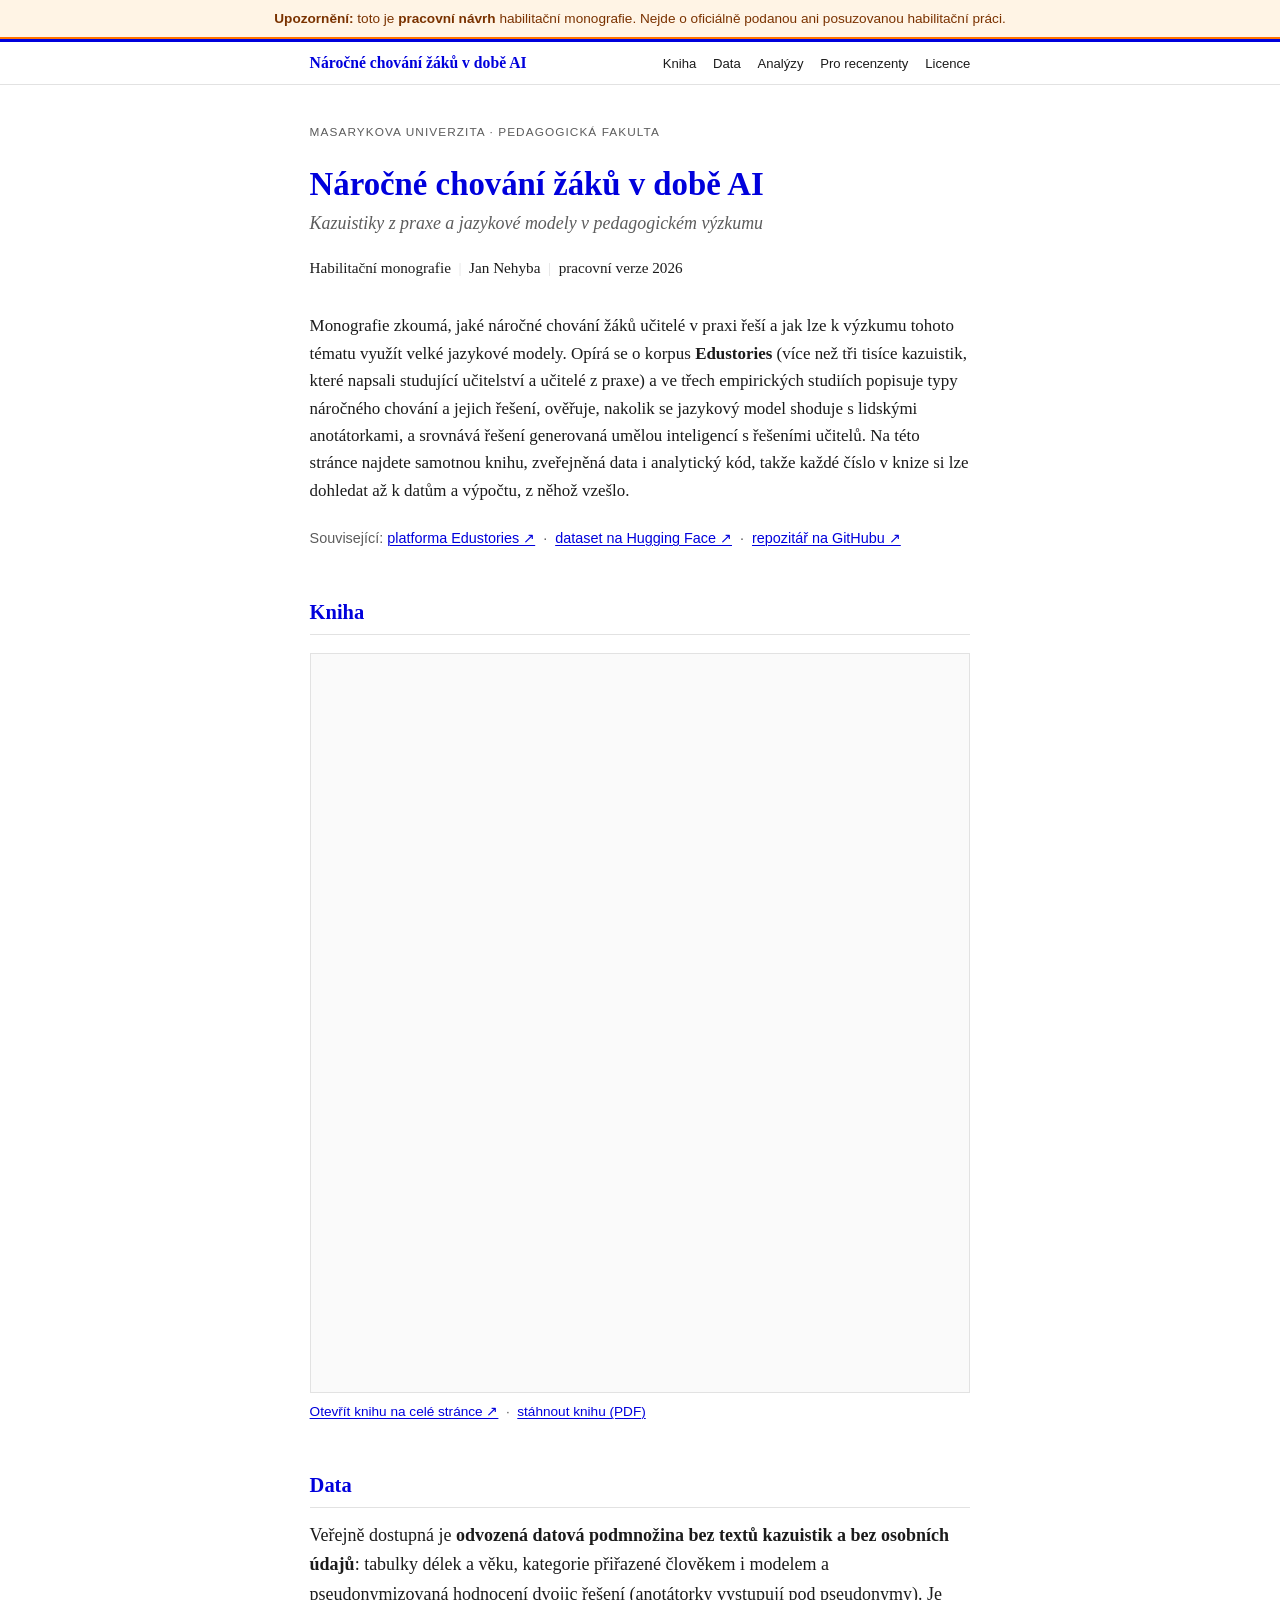
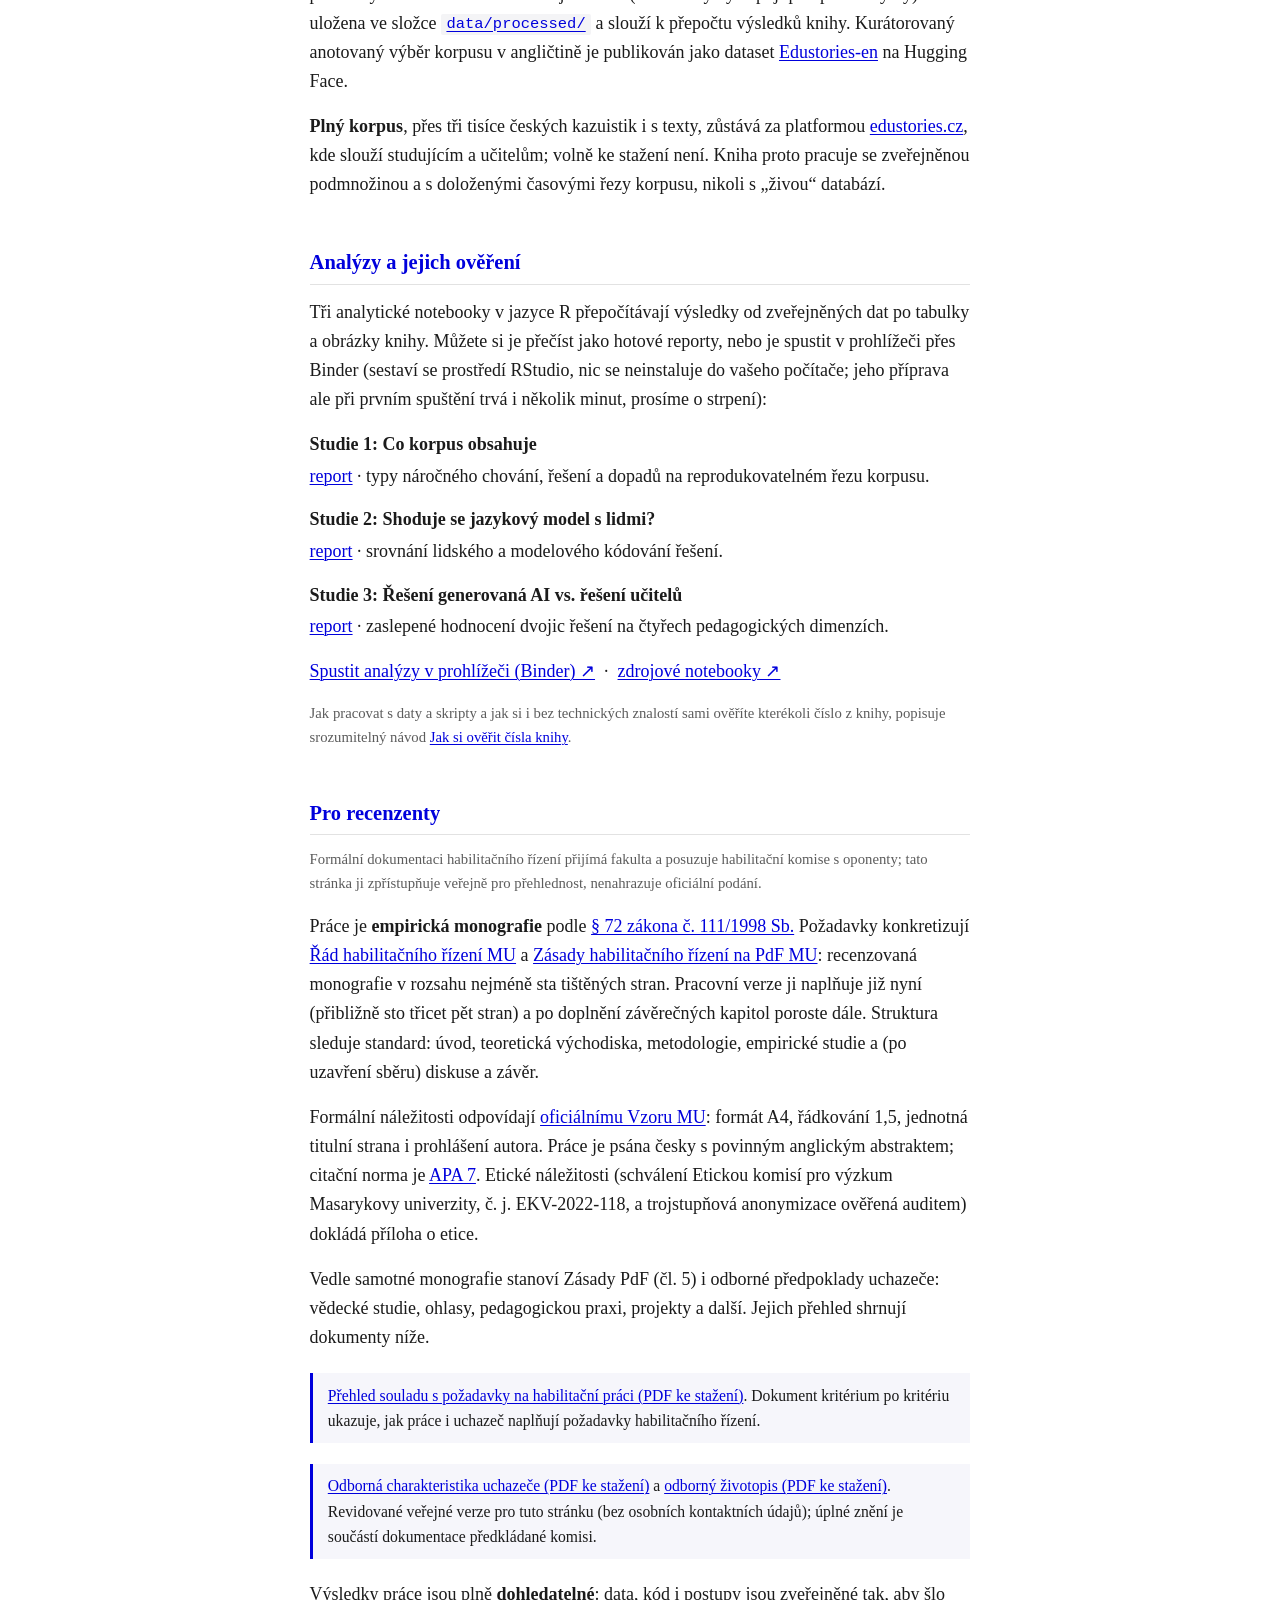
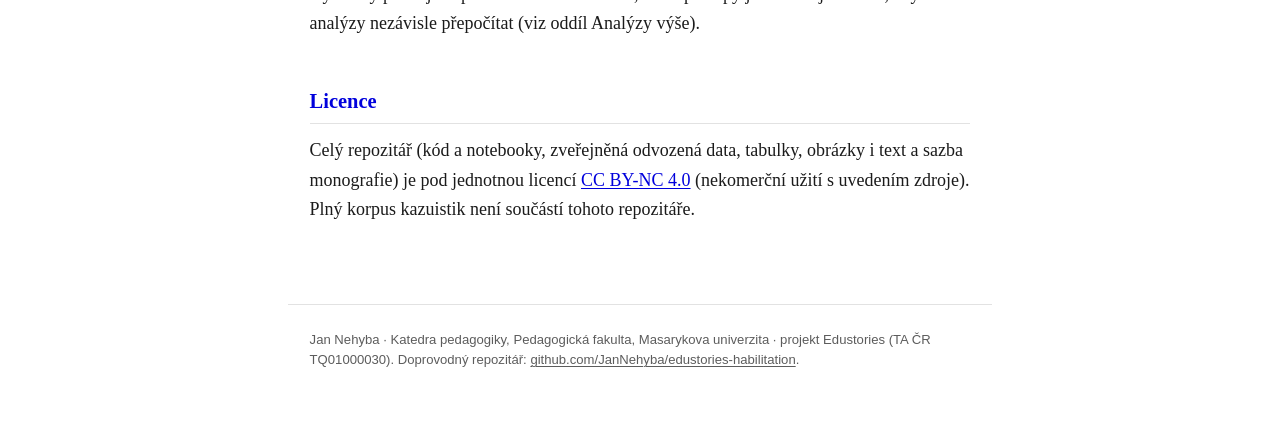
==== index.html @ 110066ca "Licence sjednocena na CC BY-NC 4.0 (celý repozitář); odstraněn MIT/DATA-LICENSE split; smazána věta " ====
<!DOCTYPE html>
<html lang="cs">
<head>
<meta charset="utf-8">
<meta name="viewport" content="width=device-width, initial-scale=1">
<title>Náročné chování žáků v době AI: doprovodné materiály</title>
<meta name="description" content="Doprovodné materiály k habilitační monografii Jana Nehyby (Pedagogická fakulta MU): kniha, data, analýzy a jejich ověření.">
<style>
  :root{
    --muni:#0000DC; --pdf:#FF7300;
    --ink:#1b1b1b; --muted:#5c5c5c; --line:#e2e2e2; --bg:#ffffff;
  }
  *{box-sizing:border-box}
  html{-webkit-text-size-adjust:100%; scroll-behavior:smooth}
  body{
    margin:0; background:var(--bg); color:var(--ink);
    font-family:"STIX Two Text",Georgia,"Times New Roman",serif;
    font-size:18px; line-height:1.62;
    font-kerning:normal; text-rendering:optimizeLegibility;
  }
  /* ---- sticky hlavička ---- */
  .topbar{
    position:sticky; top:0; z-index:20;
    background:rgba(255,255,255,.96); backdrop-filter:blur(6px);
    border-top:3px solid var(--muni); border-bottom:1px solid var(--line);
  }
  .topbar-inner{
    max-width:44rem; margin:0 auto; padding:.5rem 1.35rem;
    display:flex; align-items:baseline; justify-content:space-between;
    gap:.6rem 1.4rem; flex-wrap:wrap;
  }
  .brand{font-weight:600; color:var(--muni); text-decoration:none; font-size:.98rem; white-space:nowrap}
  .topbar nav{display:flex; flex-wrap:wrap; gap:.2rem 1.05rem;
    font-family:-apple-system,Segoe UI,Roboto,Helvetica,Arial,sans-serif; font-size:.82rem}
  .topbar nav a{color:var(--ink); text-decoration:none}
  .topbar nav a:hover{color:var(--muni); text-decoration:underline; text-underline-offset:2px}
  /* ---- obsah ---- */
  main{max-width:44rem;margin:0 auto;padding:2.4rem 1.35rem 4rem}
  .inst{font-family:-apple-system,Segoe UI,Roboto,Helvetica,Arial,sans-serif;
    font-size:.74rem;letter-spacing:.09em;text-transform:uppercase;color:var(--muted);margin:0 0 1.4rem}
  h1{font-size:2.05rem;line-height:1.18;font-weight:600;color:var(--muni);margin:0 0 .35rem}
  .sub{font-size:1.12rem;font-style:italic;color:var(--muted);margin:0 0 1.1rem}
  .byline{font-size:.95rem;color:var(--ink);margin:0 0 2rem}
  .byline .sep{color:var(--line)}
  h2{font-size:1.28rem;font-weight:600;color:var(--muni);
    margin:2.9rem 0 .8rem;padding-bottom:.3rem;border-bottom:1px solid var(--line);
    scroll-margin-top:4rem}
  p{margin:0 0 1rem}
  a{color:var(--muni);text-decoration:underline;text-underline-offset:2px;text-decoration-thickness:.5px}
  a:hover{text-decoration-thickness:1.5px}
  .lead{font-size:1.06rem}
  .ext{font-family:-apple-system,Segoe UI,Roboto,Helvetica,Arial,sans-serif;
    font-size:.9rem;color:var(--muted);margin:1.4rem 0 0}
  .ext a{white-space:nowrap}
  dl{margin:1rem 0}
  dt{font-weight:600;margin-top:.9rem}
  dd{margin:.15rem 0 0}
  .pdfwrap{border:1px solid var(--line);margin:1.1rem 0 .5rem;background:#fafafa}
  .pdfwrap iframe{display:block;width:100%;height:82vh;min-height:520px;border:0}
  .pdfmeta{font-family:-apple-system,Segoe UI,Roboto,Helvetica,Arial,sans-serif;
    font-size:.85rem;color:var(--muted);margin:.2rem 0 0}
  .note{font-size:.92rem;color:var(--muted)}
  .doclink{border-left:3px solid var(--muni);background:#f6f6fb;
    padding:.6rem .95rem;margin:1.3rem 0;font-size:.98rem}
  footer{max-width:44rem;margin:0 auto;padding:1.6rem 1.35rem 3rem;
    border-top:1px solid var(--line);
    font-family:-apple-system,Segoe UI,Roboto,Helvetica,Arial,sans-serif;
    font-size:.82rem;color:var(--muted);line-height:1.5}
  footer a{color:var(--muted)}
  code{font-family:ui-monospace,SFMono-Regular,Menlo,Consolas,monospace;font-size:.86em;
    background:#f4f4f6;padding:.08em .35em;border-radius:2px}
  .disclaimer{background:#fff4e5;border-bottom:2px solid var(--pdf);color:#7a3200;
    font-family:-apple-system,Segoe UI,Roboto,Helvetica,Arial,sans-serif;
    font-size:.85rem;line-height:1.45;text-align:center;padding:.55rem 1.1rem}
  @media (max-width:520px){ body{font-size:17px} h1{font-size:1.7rem} }
</style>
</head>
<body id="top">
<div class="disclaimer"><strong>Upozornění:</strong> toto je <strong>pracovní návrh</strong> habilitační monografie. Nejde o oficiálně podanou ani posuzovanou habilitační práci.</div>
<header class="topbar">
  <div class="topbar-inner">
    <a class="brand" href="#top">Náročné chování žáků v době AI</a>
    <nav>
      <a href="#kniha">Kniha</a>
      <a href="#data">Data</a>
      <a href="#analyzy">Analýzy</a>
      <a href="#recenzenti">Pro recenzenty</a>
      <a href="#licence">Licence</a>
    </nav>
  </div>
</header>

<main>
  <p class="inst">Masarykova univerzita · Pedagogická fakulta</p>
  <h1>Náročné chování žáků v době AI</h1>
  <p class="sub">Kazuistiky z praxe a jazykové modely v pedagogickém výzkumu</p>
  <p class="byline">Habilitační monografie &nbsp;<span class="sep">|</span>&nbsp; Jan Nehyba &nbsp;<span class="sep">|</span>&nbsp; pracovní verze 2026</p>

  <p class="lead">Monografie zkoumá, jaké náročné chování žáků učitelé v praxi
  řeší a jak lze k výzkumu tohoto tématu využít velké jazykové modely. Opírá se
  o korpus <strong>Edustories</strong> (více než tři tisíce kazuistik, které
  napsali studující učitelství a učitelé z praxe) a ve třech empirických
  studiích popisuje typy náročného chování a jejich řešení, ověřuje, nakolik se
  jazykový model shoduje s lidskými anotátorkami, a srovnává řešení generovaná
  umělou inteligencí s řešeními učitelů. Na této stránce najdete samotnou knihu,
  zveřejněná data i analytický kód, takže každé číslo v knize si lze dohledat až
  k datům a výpočtu, z něhož vzešlo.</p>

  <p class="ext">Související: <a href="https://edustories.cz/" target="_blank" rel="noopener">platforma Edustories ↗</a>
  &nbsp;·&nbsp; <a href="https://huggingface.co/datasets/MU-NLPC/Edustories-en" target="_blank" rel="noopener">dataset na Hugging Face ↗</a>
  &nbsp;·&nbsp; <a href="https://github.com/JanNehyba/edustories-habilitation" target="_blank" rel="noopener">repozitář na GitHubu ↗</a></p>

  <h2 id="kniha">Kniha</h2>
  <div class="pdfwrap">
    <iframe src="vystupy/export/habilitace2-CZ.pdf#view=FitH" title="Náročné chování žáků v době AI: PDF monografie" loading="lazy"></iframe>
  </div>
  <p class="pdfmeta"><a href="vystupy/export/habilitace2-CZ.pdf" target="_blank" rel="noopener">Otevřít knihu na celé stránce ↗</a> &nbsp;·&nbsp; <a href="vystupy/export/habilitace2-CZ.pdf" download target="_blank" rel="noopener">stáhnout knihu (PDF)</a></p>

  <h2 id="data">Data</h2>
  <p>Veřejně dostupná je <strong>odvozená datová podmnožina bez textů kazuistik
  a bez osobních údajů</strong>: tabulky délek a věku, kategorie přiřazené
  člověkem i modelem a pseudonymizovaná hodnocení dvojic řešení (anotátorky
  vystupují pod pseudonymy). Je uložena ve složce
  <a href="https://github.com/JanNehyba/edustories-habilitation/tree/main/data/processed" target="_blank" rel="noopener"><code>data/processed/</code></a>
  a slouží k přepočtu výsledků knihy. Kurátorovaný anotovaný výběr korpusu
  v angličtině je publikován jako dataset
  <a href="https://huggingface.co/datasets/MU-NLPC/Edustories-en" target="_blank" rel="noopener">Edustories-en</a>
  na Hugging Face.</p>
  <p><strong>Plný korpus</strong>, přes tři tisíce českých kazuistik i s texty,
  zůstává za platformou <a href="https://edustories.cz/" target="_blank" rel="noopener">edustories.cz</a>, kde
  slouží studujícím a učitelům; volně ke stažení není. Kniha proto pracuje se
  zveřejněnou podmnožinou a s doloženými časovými řezy korpusu, nikoli s „živou“
  databází.</p>

  <h2 id="analyzy">Analýzy a jejich ověření</h2>
  <p>Tři analytické notebooky v jazyce R přepočítávají výsledky od zveřejněných
  dat po tabulky a obrázky knihy. Můžete si je přečíst jako hotové reporty, nebo
  je spustit v prohlížeči přes Binder (sestaví se prostředí RStudio, nic se
  neinstaluje do vašeho počítače; jeho příprava ale při prvním spuštění trvá
  i několik minut, prosíme o strpení):</p>
  <dl>
    <dt>Studie 1: Co korpus obsahuje</dt>
    <dd><a href="vystupy/reporty/10_korpus.html" target="_blank" rel="noopener">report</a> · typy náročného chování, řešení a dopadů na reprodukovatelném řezu korpusu.</dd>
    <dt>Studie 2: Shoduje se jazykový model s lidmi?</dt>
    <dd><a href="vystupy/reporty/20_kodovani_llm.html" target="_blank" rel="noopener">report</a> · srovnání lidského a modelového kódování řešení.</dd>
    <dt>Studie 3: Řešení generovaná AI vs. řešení učitelů</dt>
    <dd><a href="vystupy/reporty/30_ai_vs_ucitel.html" target="_blank" rel="noopener">report</a> · zaslepené hodnocení dvojic řešení na čtyřech pedagogických dimenzích.</dd>
  </dl>
  <p><a href="https://mybinder.org/v2/gh/JanNehyba/edustories-habilitation/HEAD?urlpath=rstudio" target="_blank" rel="noopener">Spustit analýzy v prohlížeči (Binder) ↗</a>
  &nbsp;·&nbsp;
  <a href="https://github.com/JanNehyba/edustories-habilitation/tree/main/analyzy/notebooks" target="_blank" rel="noopener">zdrojové notebooky ↗</a></p>
  <p class="note">Jak pracovat s daty a skripty a jak si i bez technických
  znalostí sami ověříte kterékoli číslo z knihy, popisuje srozumitelný návod
  <a href="https://github.com/JanNehyba/edustories-habilitation/blob/main/JAK-OVERIT-CISLA.md" target="_blank" rel="noopener">Jak si ověřit čísla knihy</a>.</p>

  <h2 id="recenzenti">Pro recenzenty</h2>
  <p class="note">Formální dokumentaci habilitačního řízení přijímá fakulta
  a posuzuje habilitační komise s oponenty; tato stránka ji zpřístupňuje
  veřejně pro přehlednost, nenahrazuje oficiální podání.</p>
  <p>Práce je <strong>empirická monografie</strong> podle
  <a href="https://www.zakonyprolidi.cz/cs/1998-111#p72" target="_blank" rel="noopener">§ 72 zákona č. 111/1998 Sb.</a>
  Požadavky konkretizují
  <a href="https://www.muni.cz/o-univerzite/uredni-deska/rad-habilitacniho-rizeni-a-rizeni-ke-jmenovani-profesorem-na-mu" target="_blank" rel="noopener">Řád habilitačního řízení MU</a>
  a <a href="https://www.ped.muni.cz/vyzkum/habilitace-a-jmenovani-profesorem" target="_blank" rel="noopener">Zásady habilitačního řízení na PdF MU</a>:
  recenzovaná monografie v rozsahu nejméně sta tištěných stran. Pracovní verze
  ji naplňuje již nyní (přibližně sto třicet pět stran) a po doplnění
  závěrečných kapitol poroste dále. Struktura sleduje standard: úvod, teoretická
  východiska, metodologie, empirické studie a (po uzavření sběru) diskuse a
  závěr.</p>
  <p>Formální náležitosti odpovídají
  <a href="https://www.ped.muni.cz/vyzkum/habilitace-a-jmenovani-profesorem" target="_blank" rel="noopener">oficiálnímu Vzoru MU</a>:
  formát A4, řádkování 1,5, jednotná titulní strana i prohlášení autora. Práce
  je psána česky s povinným anglickým abstraktem; citační norma je
  <a href="https://apastyle.apa.org/" target="_blank" rel="noopener">APA 7</a>. Etické náležitosti (schválení
  Etickou komisí pro výzkum Masarykovy univerzity, č. j. EKV-2022-118, a
  trojstupňová anonymizace ověřená auditem) dokládá příloha o etice.</p>
  <p>Vedle samotné monografie stanoví Zásady PdF (čl. 5) i odborné předpoklady
  uchazeče: vědecké studie, ohlasy, pedagogickou praxi, projekty a další. Jejich
  přehled shrnují dokumenty níže.</p>
  <p class="doclink"><a href="vystupy/export/soulad-s-pozadavky.pdf" target="_blank" rel="noopener">Přehled souladu s požadavky na habilitační práci (PDF ke stažení)</a>. Dokument kritérium po kritériu ukazuje, jak práce i uchazeč naplňují požadavky habilitačního řízení.</p>
  <p class="doclink"><a href="vystupy/export/odborna-charakteristika.pdf" target="_blank" rel="noopener">Odborná charakteristika uchazeče (PDF ke stažení)</a> a <a href="vystupy/export/cv-nehyba.pdf" target="_blank" rel="noopener">odborný životopis (PDF ke stažení)</a>. Revidované veřejné verze pro tuto stránku (bez osobních kontaktních údajů); úplné znění je součástí dokumentace předkládané komisi.</p>
  <p>Výsledky práce jsou plně <strong>dohledatelné</strong>: data, kód
  i postupy jsou zveřejněné tak, aby šlo analýzy nezávisle přepočítat
  (viz oddíl Analýzy výše).</p>

  <h2 id="licence">Licence</h2>
  <p>Celý repozitář (kód a notebooky, zveřejněná odvozená data, tabulky, obrázky
  i text a sazba monografie) je pod jednotnou licencí
  <a href="https://github.com/JanNehyba/edustories-habilitation/blob/main/LICENSE" target="_blank" rel="noopener">CC BY-NC 4.0</a>
  (nekomerční užití s uvedením zdroje). Plný korpus kazuistik není součástí tohoto repozitáře.</p>
</main>
<footer>
  <p>Jan Nehyba · Katedra pedagogiky, Pedagogická fakulta, Masarykova univerzita ·
  projekt Edustories (TA ČR TQ01000030).
  Doprovodný repozitář:
  <a href="https://github.com/JanNehyba/edustories-habilitation" target="_blank" rel="noopener">github.com/JanNehyba/edustories-habilitation</a>.</p>
</footer>
</body>
</html>
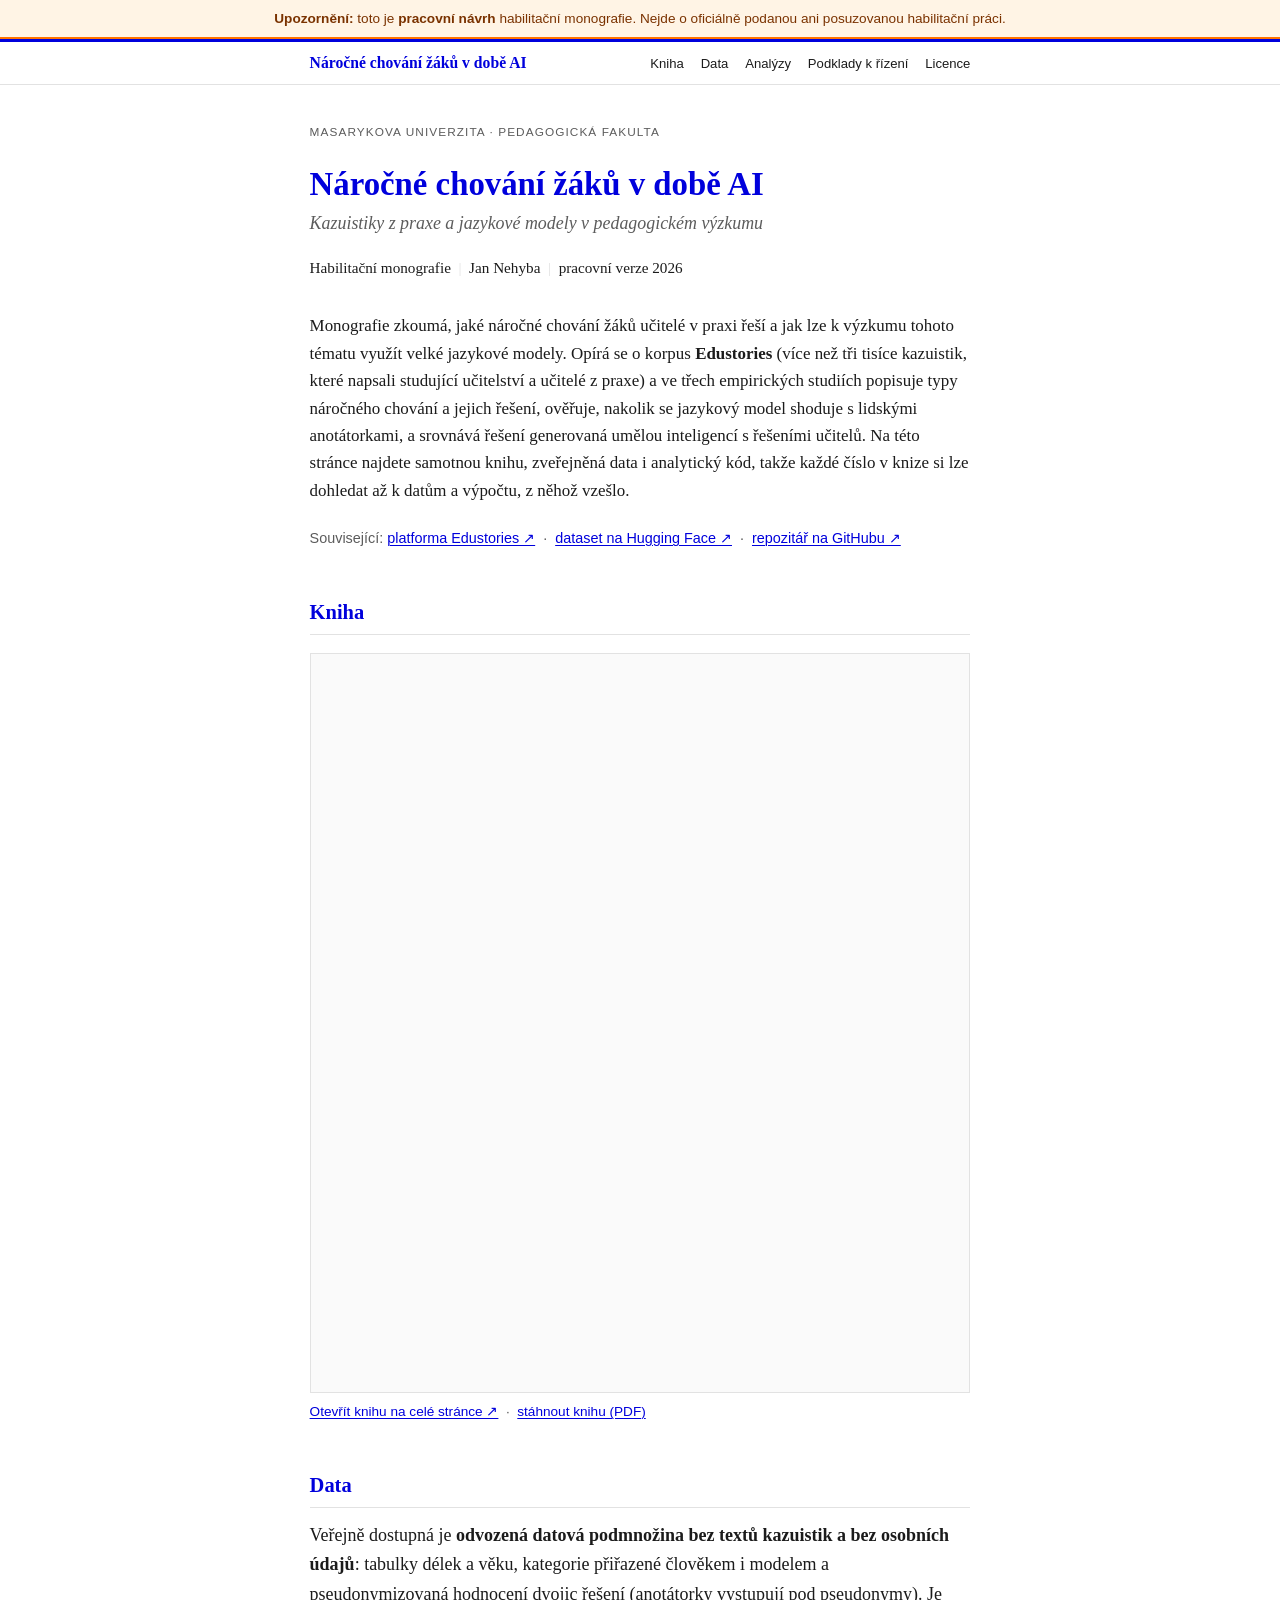
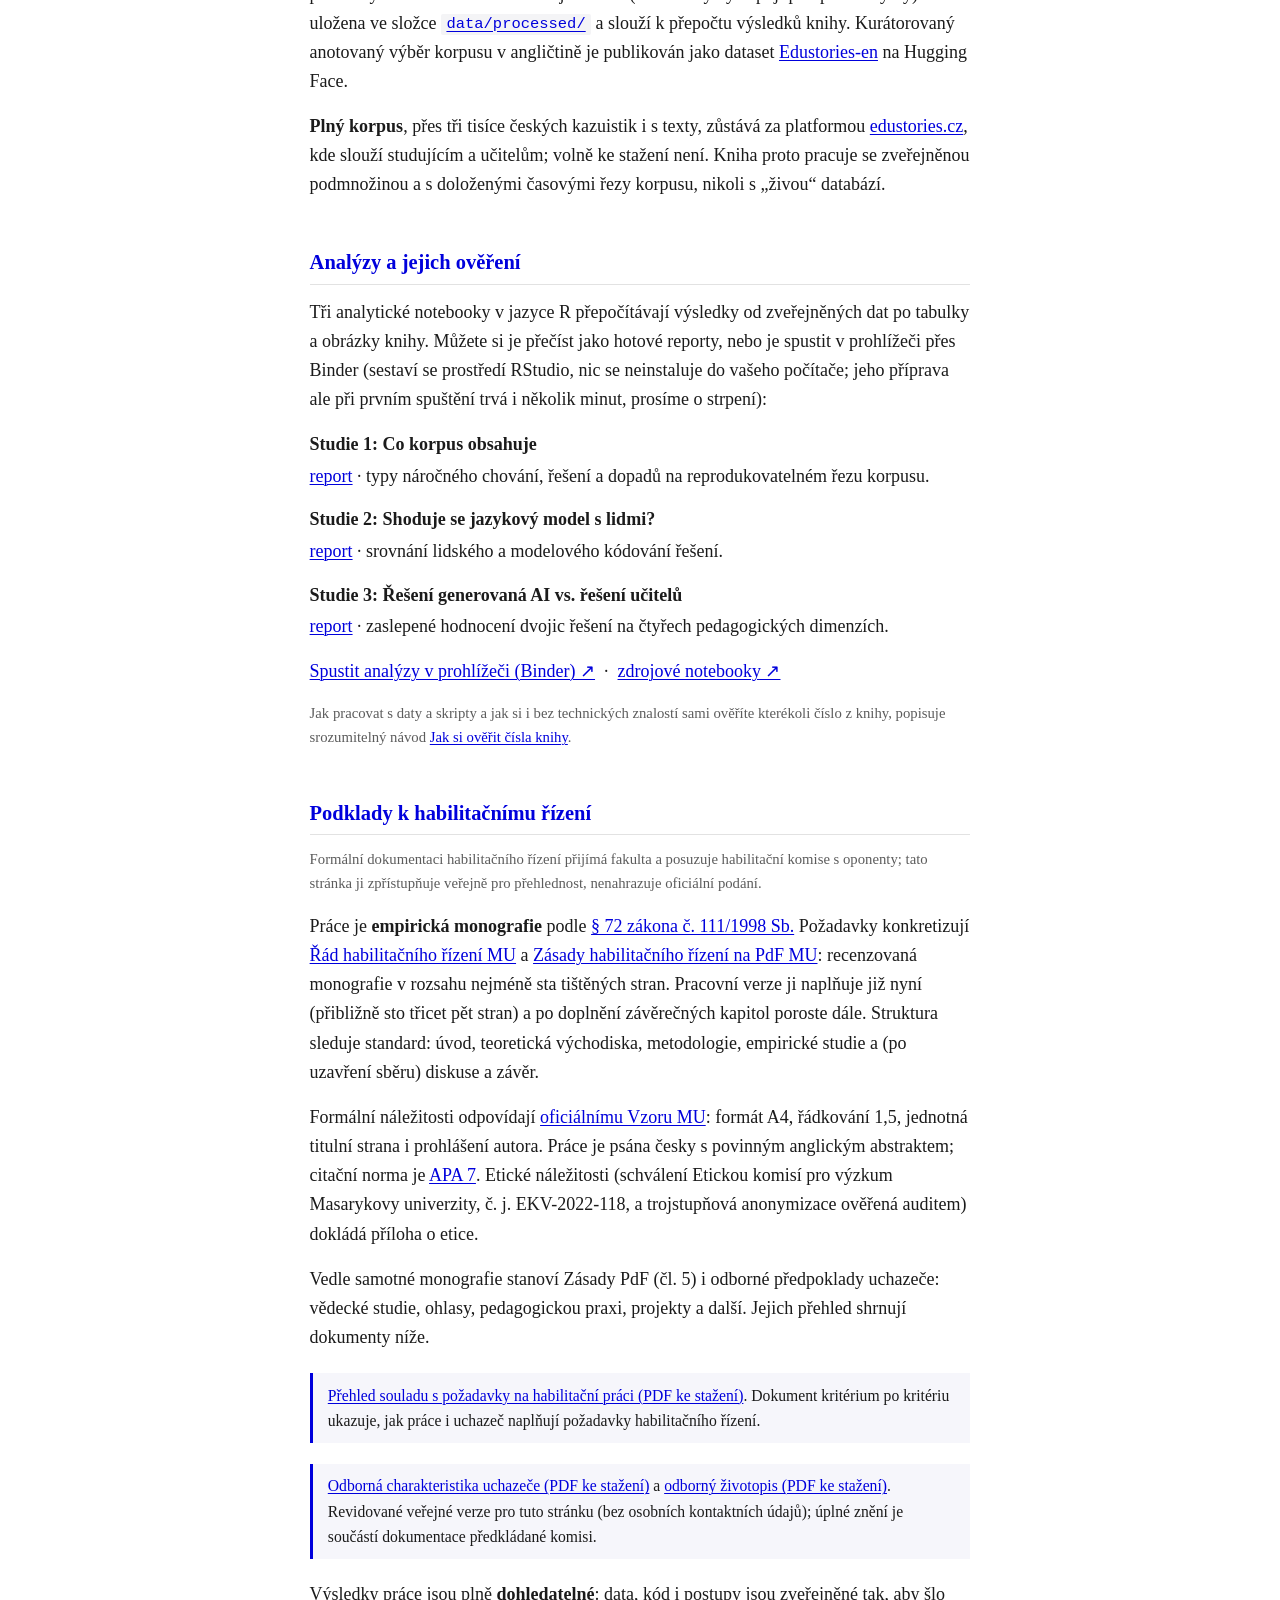
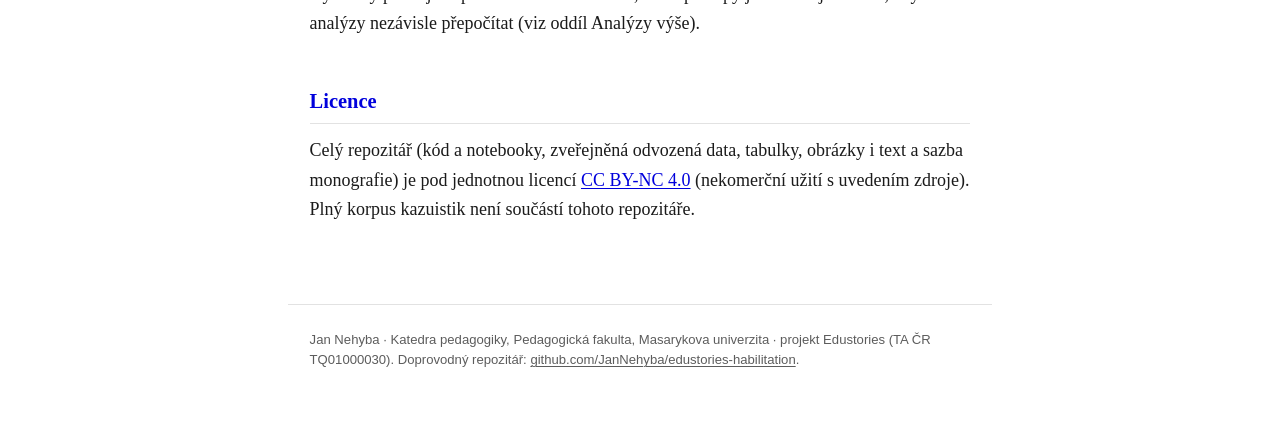
==== commit 1ff91a9b: "Sekce i menu: 'Pro recenzenty' → 'Podklady k habilitačnímu řízení' (přesnější dle Čl. 4 směrnice 7/2" ====
--- a/index.html
+++ b/index.html
@@ -84,7 +84,7 @@
       <a href="#kniha">Kniha</a>
       <a href="#data">Data</a>
       <a href="#analyzy">Analýzy</a>
-      <a href="#recenzenti">Pro recenzenty</a>
+      <a href="#podklady">Podklady k řízení</a>
       <a href="#licence">Licence</a>
     </nav>
   </div>
@@ -153,7 +153,7 @@
   znalostí sami ověříte kterékoli číslo z knihy, popisuje srozumitelný návod
   <a href="https://github.com/JanNehyba/edustories-habilitation/blob/main/JAK-OVERIT-CISLA.md" target="_blank" rel="noopener">Jak si ověřit čísla knihy</a>.</p>
 
-  <h2 id="recenzenti">Pro recenzenty</h2>
+  <h2 id="podklady">Podklady k habilitačnímu řízení</h2>
   <p class="note">Formální dokumentaci habilitačního řízení přijímá fakulta
   a posuzuje habilitační komise s oponenty; tato stránka ji zpřístupňuje
   veřejně pro přehlednost, nenahrazuje oficiální podání.</p>
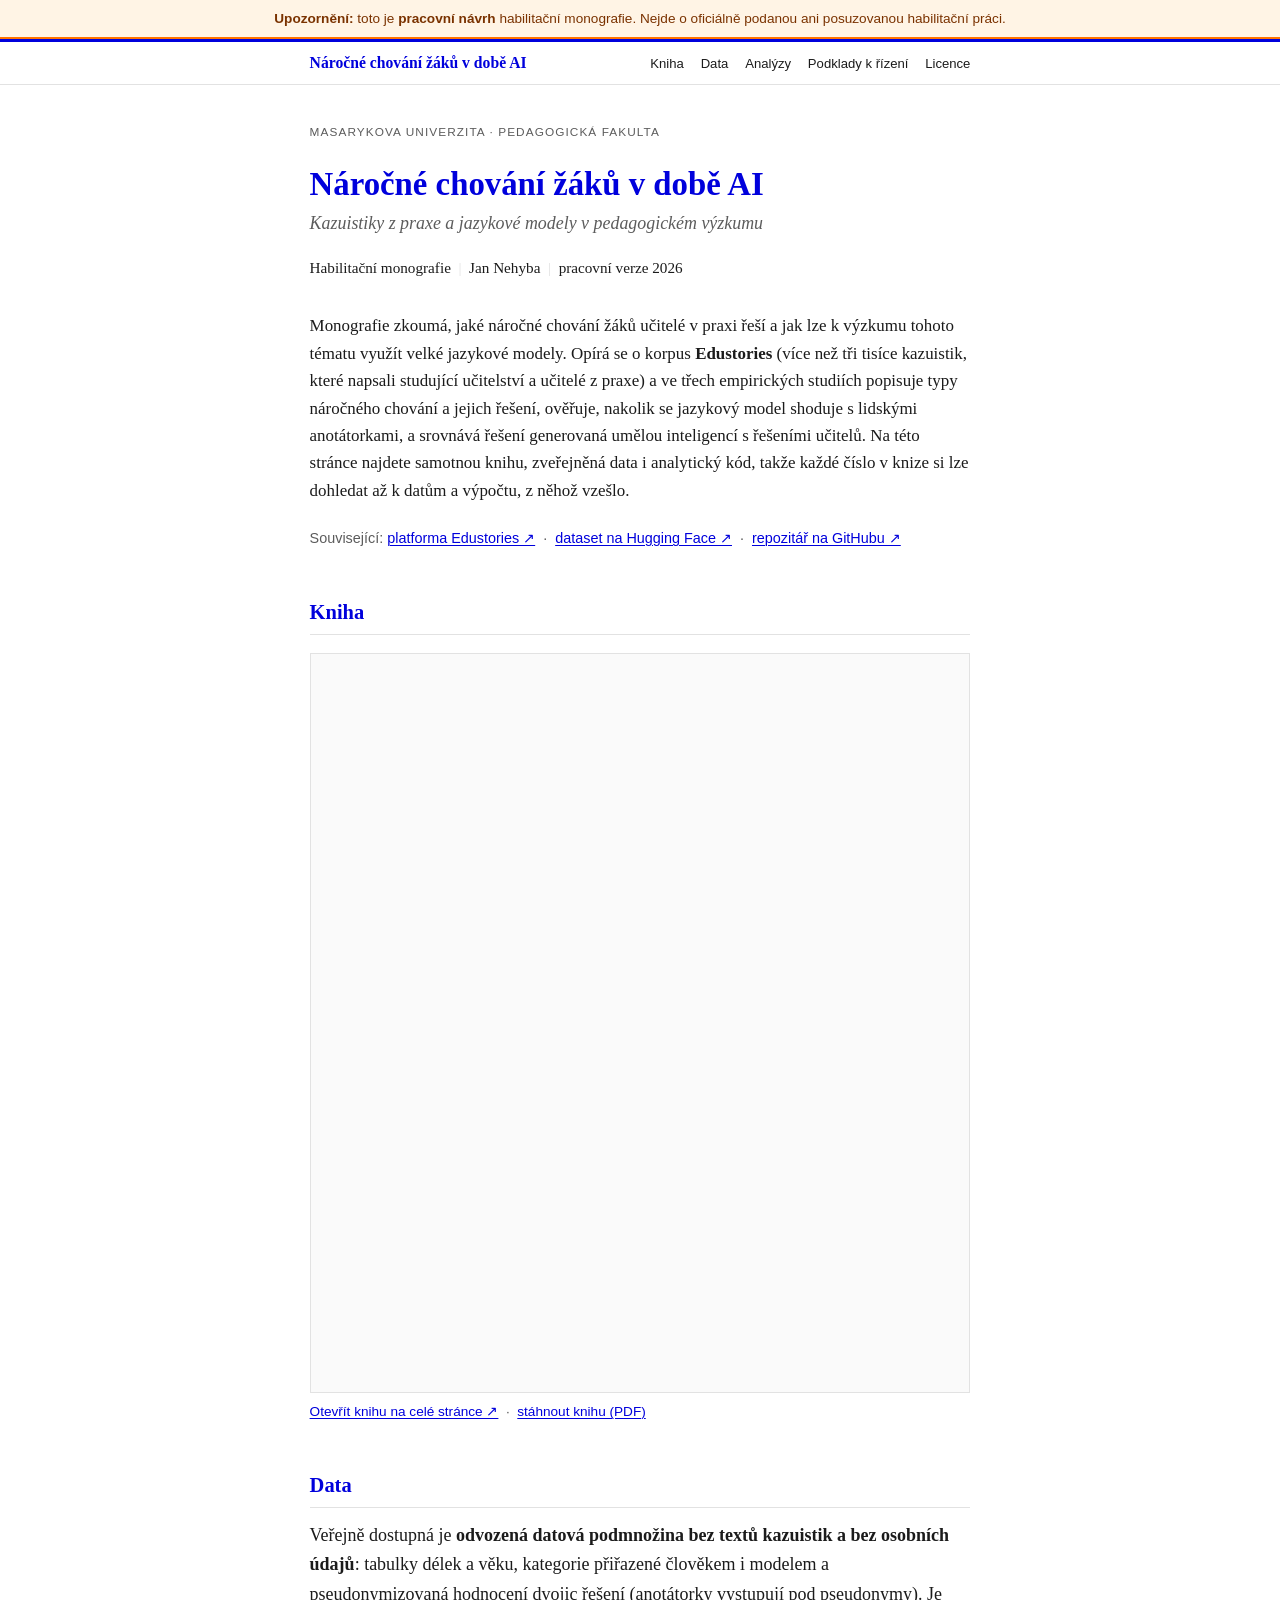
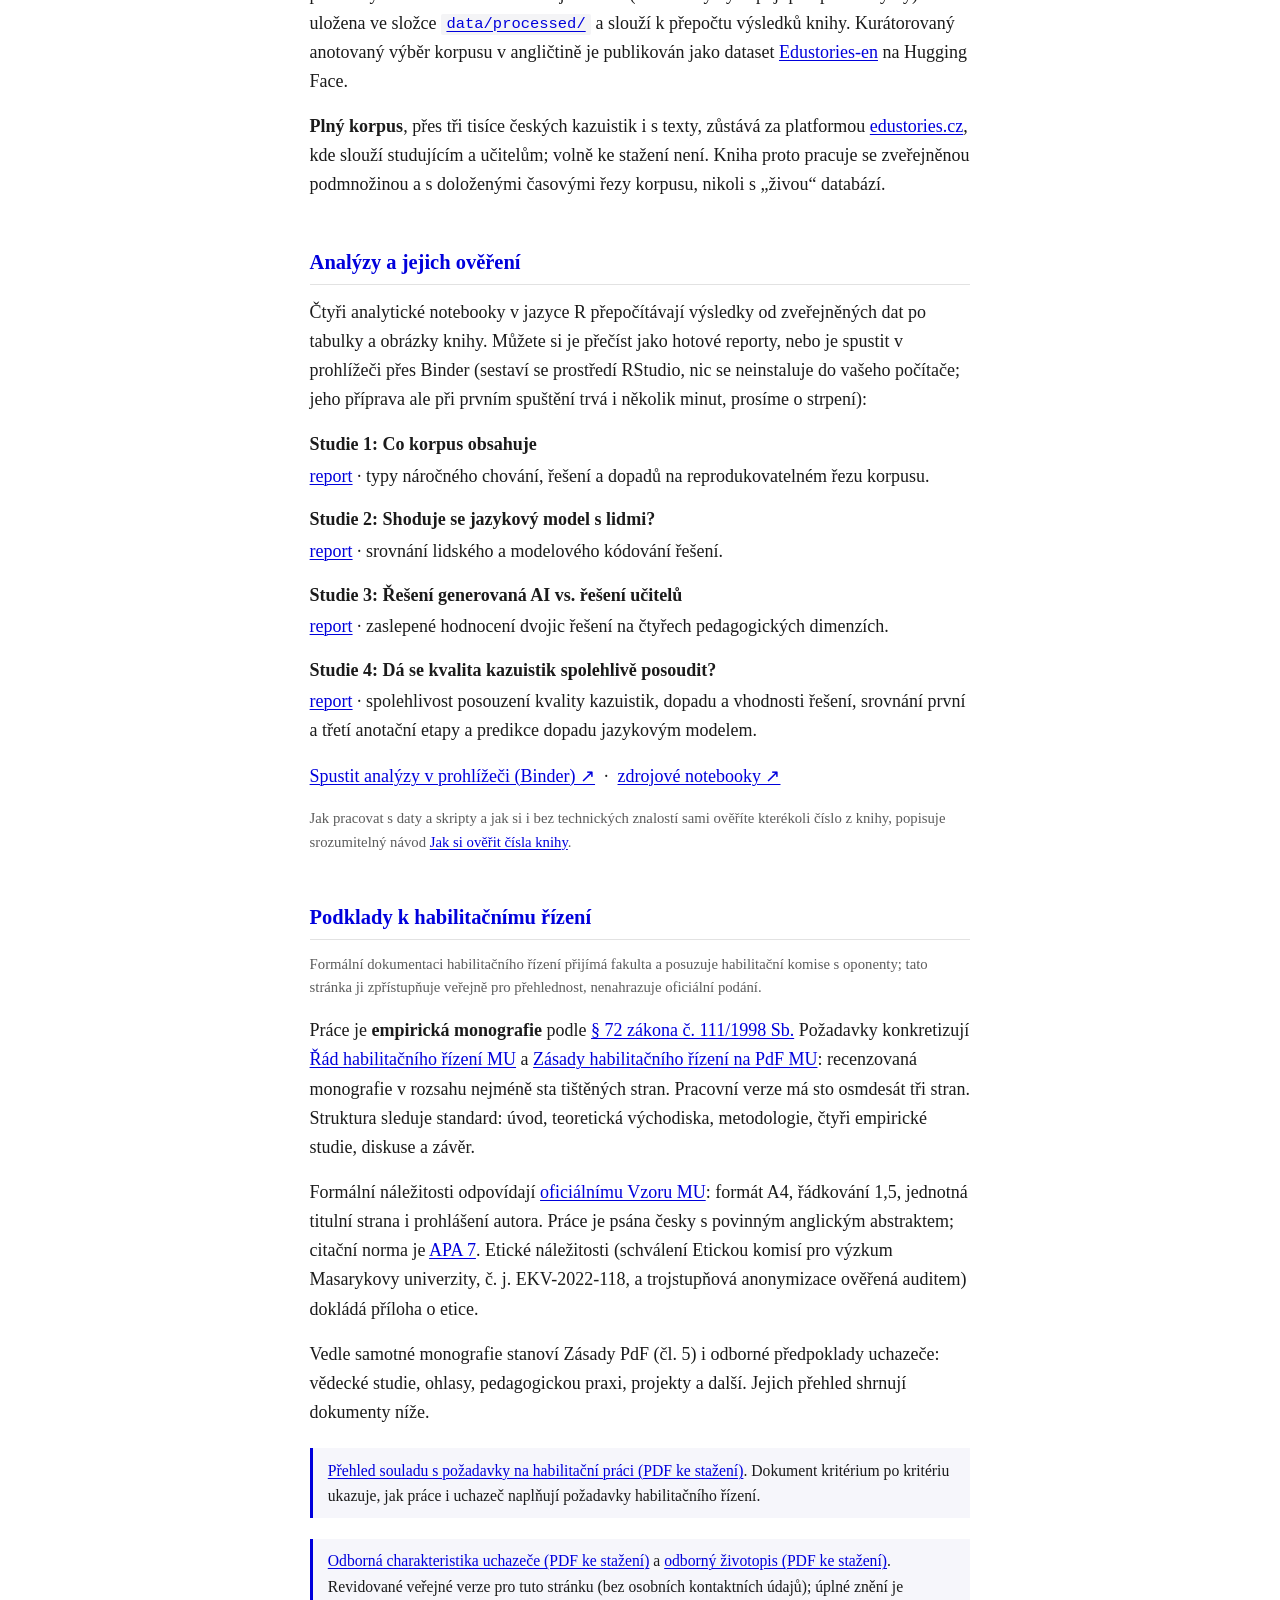
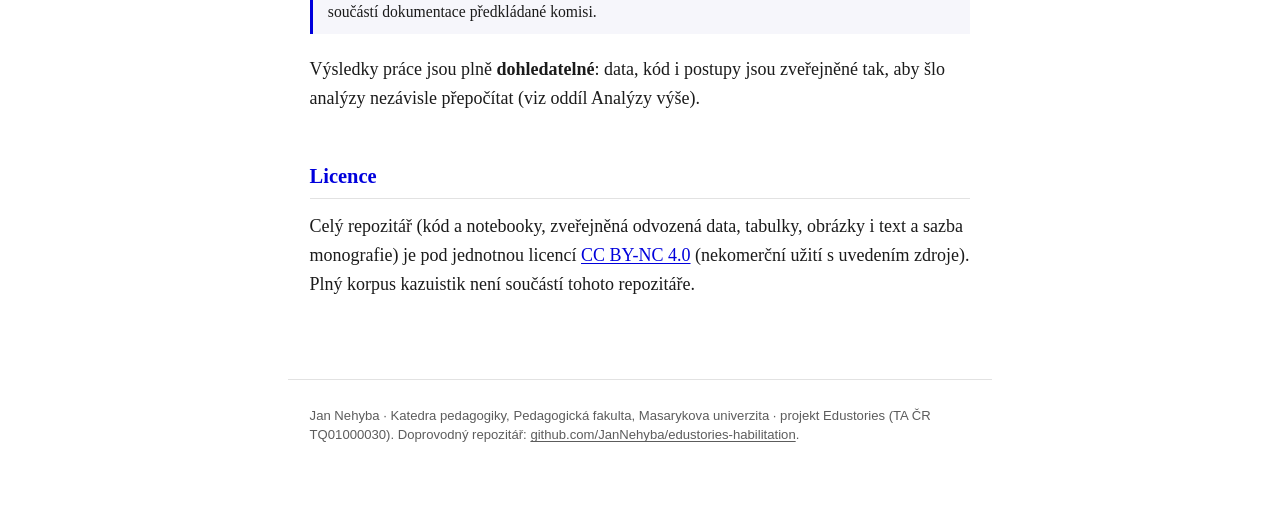
==== commit 6aadf70c: "Studie 4: rez K3_freeze_2026-09-08, predikce dopadu, obrazky kapitoly 8 - data: k3_wide.csv, k3_segm" ====
--- a/index.html
+++ b/index.html
@@ -133,7 +133,7 @@
   databází.</p>
 
   <h2 id="analyzy">Analýzy a jejich ověření</h2>
-  <p>Tři analytické notebooky v jazyce R přepočítávají výsledky od zveřejněných
+  <p>Čtyři analytické notebooky v jazyce R přepočítávají výsledky od zveřejněných
   dat po tabulky a obrázky knihy. Můžete si je přečíst jako hotové reporty, nebo
   je spustit v prohlížeči přes Binder (sestaví se prostředí RStudio, nic se
   neinstaluje do vašeho počítače; jeho příprava ale při prvním spuštění trvá
@@ -145,6 +145,8 @@
     <dd><a href="vystupy/reporty/20_kodovani_llm.html" target="_blank" rel="noopener">report</a> · srovnání lidského a modelového kódování řešení.</dd>
     <dt>Studie 3: Řešení generovaná AI vs. řešení učitelů</dt>
     <dd><a href="vystupy/reporty/30_ai_vs_ucitel.html" target="_blank" rel="noopener">report</a> · zaslepené hodnocení dvojic řešení na čtyřech pedagogických dimenzích.</dd>
+    <dt>Studie 4: Dá se kvalita kazuistik spolehlivě posoudit?</dt>
+    <dd><a href="vystupy/reporty/40_kvalita.html" target="_blank" rel="noopener">report</a> · spolehlivost posouzení kvality kazuistik, dopadu a vhodnosti řešení, srovnání první a třetí anotační etapy a predikce dopadu jazykovým modelem.</dd>
   </dl>
   <p><a href="https://mybinder.org/v2/gh/JanNehyba/edustories-habilitation/HEAD?urlpath=rstudio" target="_blank" rel="noopener">Spustit analýzy v prohlížeči (Binder) ↗</a>
   &nbsp;·&nbsp;
@@ -163,10 +165,8 @@
   <a href="https://www.muni.cz/o-univerzite/uredni-deska/rad-habilitacniho-rizeni-a-rizeni-ke-jmenovani-profesorem-na-mu" target="_blank" rel="noopener">Řád habilitačního řízení MU</a>
   a <a href="https://www.ped.muni.cz/vyzkum/habilitace-a-jmenovani-profesorem" target="_blank" rel="noopener">Zásady habilitačního řízení na PdF MU</a>:
   recenzovaná monografie v rozsahu nejméně sta tištěných stran. Pracovní verze
-  ji naplňuje již nyní (přibližně sto třicet pět stran) a po doplnění
-  závěrečných kapitol poroste dále. Struktura sleduje standard: úvod, teoretická
-  východiska, metodologie, empirické studie a (po uzavření sběru) diskuse a
-  závěr.</p>
+  má sto osmdesát tři stran. Struktura sleduje standard: úvod, teoretická
+  východiska, metodologie, čtyři empirické studie, diskuse a závěr.</p>
   <p>Formální náležitosti odpovídají
   <a href="https://www.ped.muni.cz/vyzkum/habilitace-a-jmenovani-profesorem" target="_blank" rel="noopener">oficiálnímu Vzoru MU</a>:
   formát A4, řádkování 1,5, jednotná titulní strana i prohlášení autora. Práce
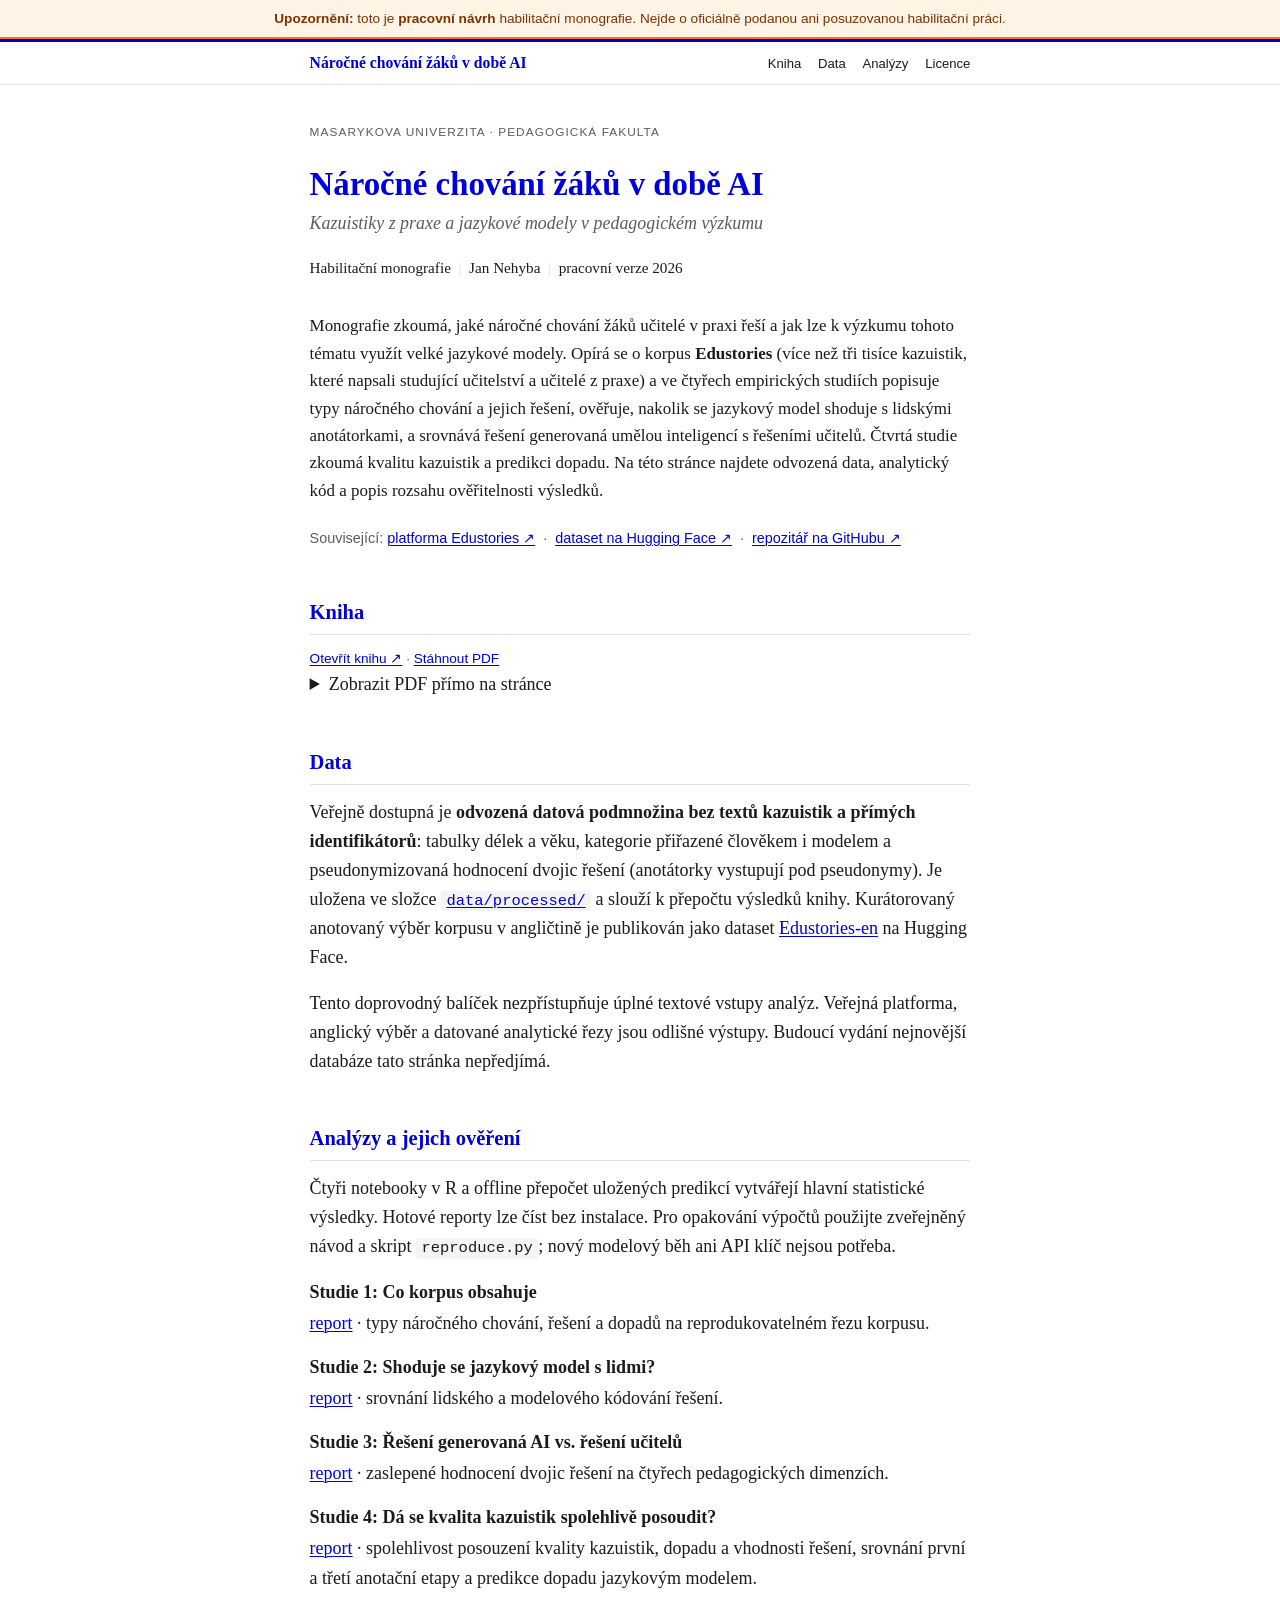
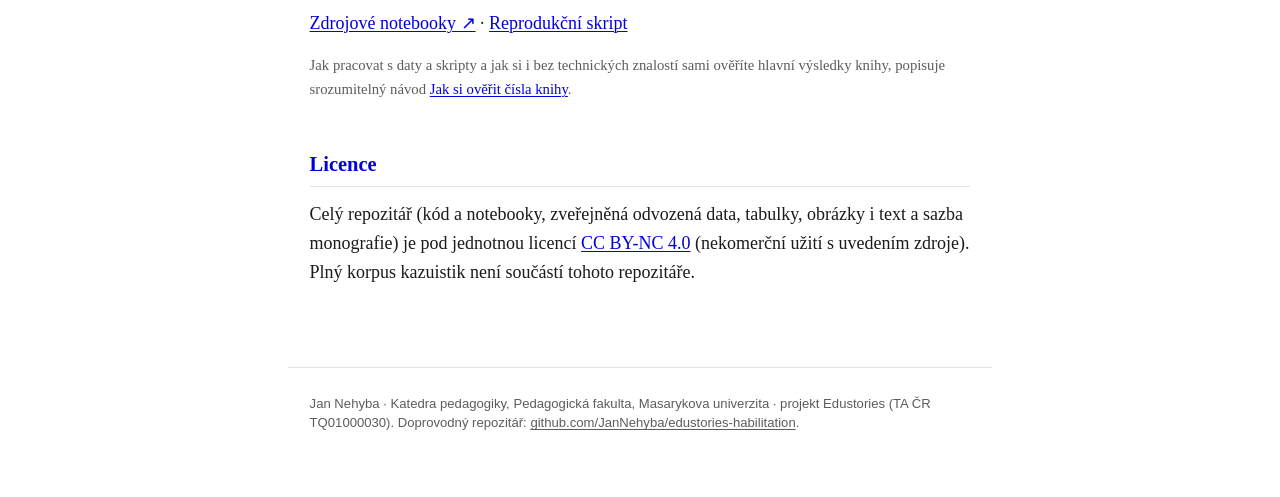
==== commit ad9f988c: "Aktualizovat monografii a doprovodny web" ====
--- a/index.html
+++ b/index.html
@@ -84,7 +84,6 @@
       <a href="#kniha">Kniha</a>
       <a href="#data">Data</a>
       <a href="#analyzy">Analýzy</a>
-      <a href="#podklady">Podklady k řízení</a>
       <a href="#licence">Licence</a>
     </nav>
   </div>
@@ -99,26 +98,28 @@
   <p class="lead">Monografie zkoumá, jaké náročné chování žáků učitelé v praxi
   řeší a jak lze k výzkumu tohoto tématu využít velké jazykové modely. Opírá se
   o korpus <strong>Edustories</strong> (více než tři tisíce kazuistik, které
-  napsali studující učitelství a učitelé z praxe) a ve třech empirických
+  napsali studující učitelství a učitelé z praxe) a ve čtyřech empirických
   studiích popisuje typy náročného chování a jejich řešení, ověřuje, nakolik se
   jazykový model shoduje s lidskými anotátorkami, a srovnává řešení generovaná
-  umělou inteligencí s řešeními učitelů. Na této stránce najdete samotnou knihu,
-  zveřejněná data i analytický kód, takže každé číslo v knize si lze dohledat až
-  k datům a výpočtu, z něhož vzešlo.</p>
+  umělou inteligencí s řešeními učitelů. Čtvrtá studie zkoumá kvalitu kazuistik a predikci dopadu. Na této stránce najdete
+  odvozená data, analytický kód a popis rozsahu ověřitelnosti výsledků.</p>
 
   <p class="ext">Související: <a href="https://edustories.cz/" target="_blank" rel="noopener">platforma Edustories ↗</a>
   &nbsp;·&nbsp; <a href="https://huggingface.co/datasets/MU-NLPC/Edustories-en" target="_blank" rel="noopener">dataset na Hugging Face ↗</a>
   &nbsp;·&nbsp; <a href="https://github.com/JanNehyba/edustories-habilitation" target="_blank" rel="noopener">repozitář na GitHubu ↗</a></p>
 
   <h2 id="kniha">Kniha</h2>
+  <p class="pdfmeta"><a href="vystupy/export/habilitace2-CZ.pdf" target="_blank" rel="noopener">Otevřít knihu ↗</a> · <a href="vystupy/export/habilitace2-CZ.pdf" download>Stáhnout PDF</a></p>
+  <details>
+    <summary>Zobrazit PDF přímo na stránce</summary>
   <div class="pdfwrap">
     <iframe src="vystupy/export/habilitace2-CZ.pdf#view=FitH" title="Náročné chování žáků v době AI: PDF monografie" loading="lazy"></iframe>
   </div>
-  <p class="pdfmeta"><a href="vystupy/export/habilitace2-CZ.pdf" target="_blank" rel="noopener">Otevřít knihu na celé stránce ↗</a> &nbsp;·&nbsp; <a href="vystupy/export/habilitace2-CZ.pdf" download target="_blank" rel="noopener">stáhnout knihu (PDF)</a></p>
+  </details>
 
   <h2 id="data">Data</h2>
   <p>Veřejně dostupná je <strong>odvozená datová podmnožina bez textů kazuistik
-  a bez osobních údajů</strong>: tabulky délek a věku, kategorie přiřazené
+  a přímých identifikátorů</strong>: tabulky délek a věku, kategorie přiřazené
   člověkem i modelem a pseudonymizovaná hodnocení dvojic řešení (anotátorky
   vystupují pod pseudonymy). Je uložena ve složce
   <a href="https://github.com/JanNehyba/edustories-habilitation/tree/main/data/processed" target="_blank" rel="noopener"><code>data/processed/</code></a>
@@ -126,18 +127,10 @@
   v angličtině je publikován jako dataset
   <a href="https://huggingface.co/datasets/MU-NLPC/Edustories-en" target="_blank" rel="noopener">Edustories-en</a>
   na Hugging Face.</p>
-  <p><strong>Plný korpus</strong>, přes tři tisíce českých kazuistik i s texty,
-  zůstává za platformou <a href="https://edustories.cz/" target="_blank" rel="noopener">edustories.cz</a>, kde
-  slouží studujícím a učitelům; volně ke stažení není. Kniha proto pracuje se
-  zveřejněnou podmnožinou a s doloženými časovými řezy korpusu, nikoli s „živou“
-  databází.</p>
+  <p>Tento doprovodný balíček nezpřístupňuje úplné textové vstupy analýz. Veřejná platforma, anglický výběr a datované analytické řezy jsou odlišné výstupy. Budoucí vydání nejnovější databáze tato stránka nepředjímá.</p>
 
   <h2 id="analyzy">Analýzy a jejich ověření</h2>
-  <p>Čtyři analytické notebooky v jazyce R přepočítávají výsledky od zveřejněných
-  dat po tabulky a obrázky knihy. Můžete si je přečíst jako hotové reporty, nebo
-  je spustit v prohlížeči přes Binder (sestaví se prostředí RStudio, nic se
-  neinstaluje do vašeho počítače; jeho příprava ale při prvním spuštění trvá
-  i několik minut, prosíme o strpení):</p>
+  <p>Čtyři notebooky v R a offline přepočet uložených predikcí vytvářejí hlavní statistické výsledky. Hotové reporty lze číst bez instalace. Pro opakování výpočtů použijte zveřejněný návod a skript <code>reproduce.py</code>; nový modelový běh ani API klíč nejsou potřeba.</p>
   <dl>
     <dt>Studie 1: Co korpus obsahuje</dt>
     <dd><a href="vystupy/reporty/10_korpus.html" target="_blank" rel="noopener">report</a> · typy náročného chování, řešení a dopadů na reprodukovatelném řezu korpusu.</dd>
@@ -148,40 +141,10 @@
     <dt>Studie 4: Dá se kvalita kazuistik spolehlivě posoudit?</dt>
     <dd><a href="vystupy/reporty/40_kvalita.html" target="_blank" rel="noopener">report</a> · spolehlivost posouzení kvality kazuistik, dopadu a vhodnosti řešení, srovnání první a třetí anotační etapy a predikce dopadu jazykovým modelem.</dd>
   </dl>
-  <p><a href="https://mybinder.org/v2/gh/JanNehyba/edustories-habilitation/HEAD?urlpath=rstudio" target="_blank" rel="noopener">Spustit analýzy v prohlížeči (Binder) ↗</a>
-  &nbsp;·&nbsp;
-  <a href="https://github.com/JanNehyba/edustories-habilitation/tree/main/analyzy/notebooks" target="_blank" rel="noopener">zdrojové notebooky ↗</a></p>
+  <p><a href="https://github.com/JanNehyba/edustories-habilitation/tree/main/analyzy/notebooks" target="_blank" rel="noopener">Zdrojové notebooky ↗</a> · <a href="https://github.com/JanNehyba/edustories-habilitation/blob/main/reproduce.py">Reprodukční skript</a></p>
   <p class="note">Jak pracovat s daty a skripty a jak si i bez technických
-  znalostí sami ověříte kterékoli číslo z knihy, popisuje srozumitelný návod
+  znalostí sami ověříte hlavní výsledky knihy, popisuje srozumitelný návod
   <a href="https://github.com/JanNehyba/edustories-habilitation/blob/main/JAK-OVERIT-CISLA.md" target="_blank" rel="noopener">Jak si ověřit čísla knihy</a>.</p>
-
-  <h2 id="podklady">Podklady k habilitačnímu řízení</h2>
-  <p class="note">Formální dokumentaci habilitačního řízení přijímá fakulta
-  a posuzuje habilitační komise s oponenty; tato stránka ji zpřístupňuje
-  veřejně pro přehlednost, nenahrazuje oficiální podání.</p>
-  <p>Práce je <strong>empirická monografie</strong> podle
-  <a href="https://www.zakonyprolidi.cz/cs/1998-111#p72" target="_blank" rel="noopener">§ 72 zákona č. 111/1998 Sb.</a>
-  Požadavky konkretizují
-  <a href="https://www.muni.cz/o-univerzite/uredni-deska/rad-habilitacniho-rizeni-a-rizeni-ke-jmenovani-profesorem-na-mu" target="_blank" rel="noopener">Řád habilitačního řízení MU</a>
-  a <a href="https://www.ped.muni.cz/vyzkum/habilitace-a-jmenovani-profesorem" target="_blank" rel="noopener">Zásady habilitačního řízení na PdF MU</a>:
-  recenzovaná monografie v rozsahu nejméně sta tištěných stran. Pracovní verze
-  má sto osmdesát tři stran. Struktura sleduje standard: úvod, teoretická
-  východiska, metodologie, čtyři empirické studie, diskuse a závěr.</p>
-  <p>Formální náležitosti odpovídají
-  <a href="https://www.ped.muni.cz/vyzkum/habilitace-a-jmenovani-profesorem" target="_blank" rel="noopener">oficiálnímu Vzoru MU</a>:
-  formát A4, řádkování 1,5, jednotná titulní strana i prohlášení autora. Práce
-  je psána česky s povinným anglickým abstraktem; citační norma je
-  <a href="https://apastyle.apa.org/" target="_blank" rel="noopener">APA 7</a>. Etické náležitosti (schválení
-  Etickou komisí pro výzkum Masarykovy univerzity, č. j. EKV-2022-118, a
-  trojstupňová anonymizace ověřená auditem) dokládá příloha o etice.</p>
-  <p>Vedle samotné monografie stanoví Zásady PdF (čl. 5) i odborné předpoklady
-  uchazeče: vědecké studie, ohlasy, pedagogickou praxi, projekty a další. Jejich
-  přehled shrnují dokumenty níže.</p>
-  <p class="doclink"><a href="vystupy/export/soulad-s-pozadavky.pdf" target="_blank" rel="noopener">Přehled souladu s požadavky na habilitační práci (PDF ke stažení)</a>. Dokument kritérium po kritériu ukazuje, jak práce i uchazeč naplňují požadavky habilitačního řízení.</p>
-  <p class="doclink"><a href="vystupy/export/odborna-charakteristika.pdf" target="_blank" rel="noopener">Odborná charakteristika uchazeče (PDF ke stažení)</a> a <a href="vystupy/export/cv-nehyba.pdf" target="_blank" rel="noopener">odborný životopis (PDF ke stažení)</a>. Revidované veřejné verze pro tuto stránku (bez osobních kontaktních údajů); úplné znění je součástí dokumentace předkládané komisi.</p>
-  <p>Výsledky práce jsou plně <strong>dohledatelné</strong>: data, kód
-  i postupy jsou zveřejněné tak, aby šlo analýzy nezávisle přepočítat
-  (viz oddíl Analýzy výše).</p>
 
   <h2 id="licence">Licence</h2>
   <p>Celý repozitář (kód a notebooky, zveřejněná odvozená data, tabulky, obrázky
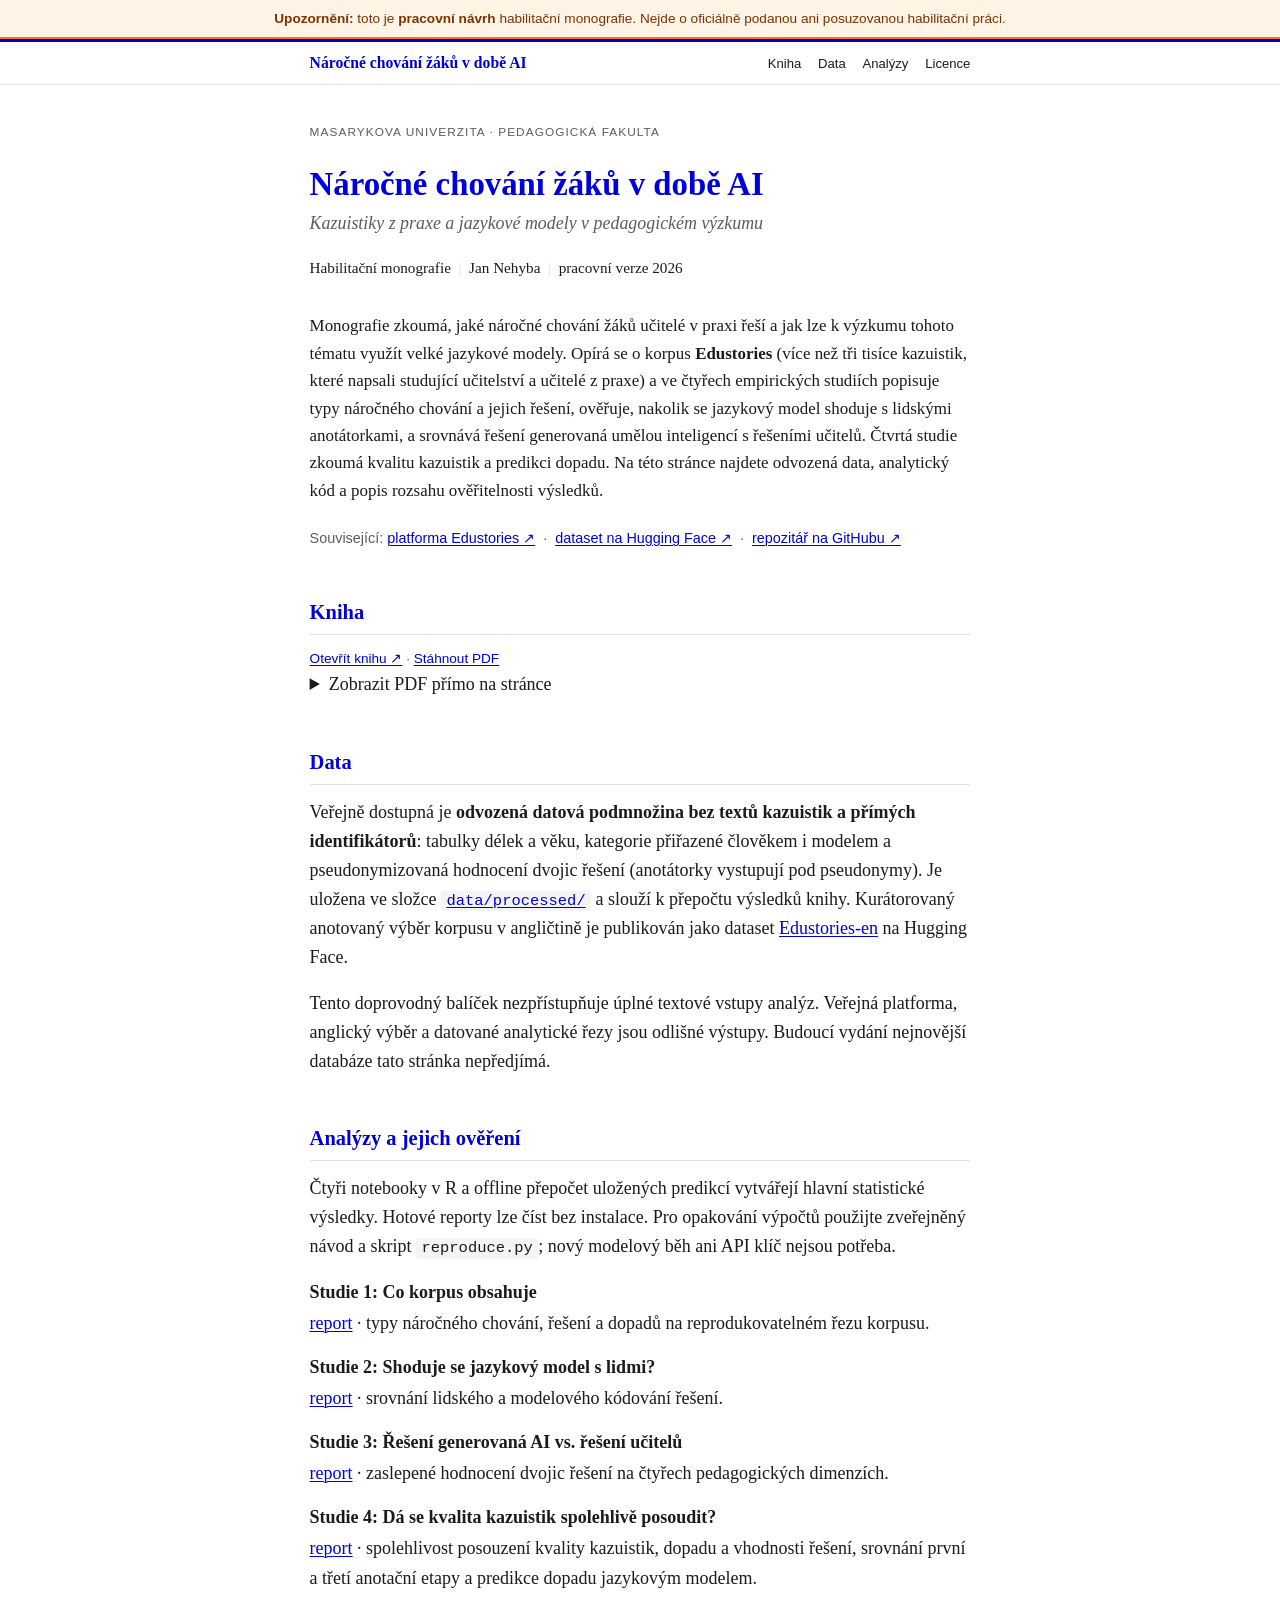
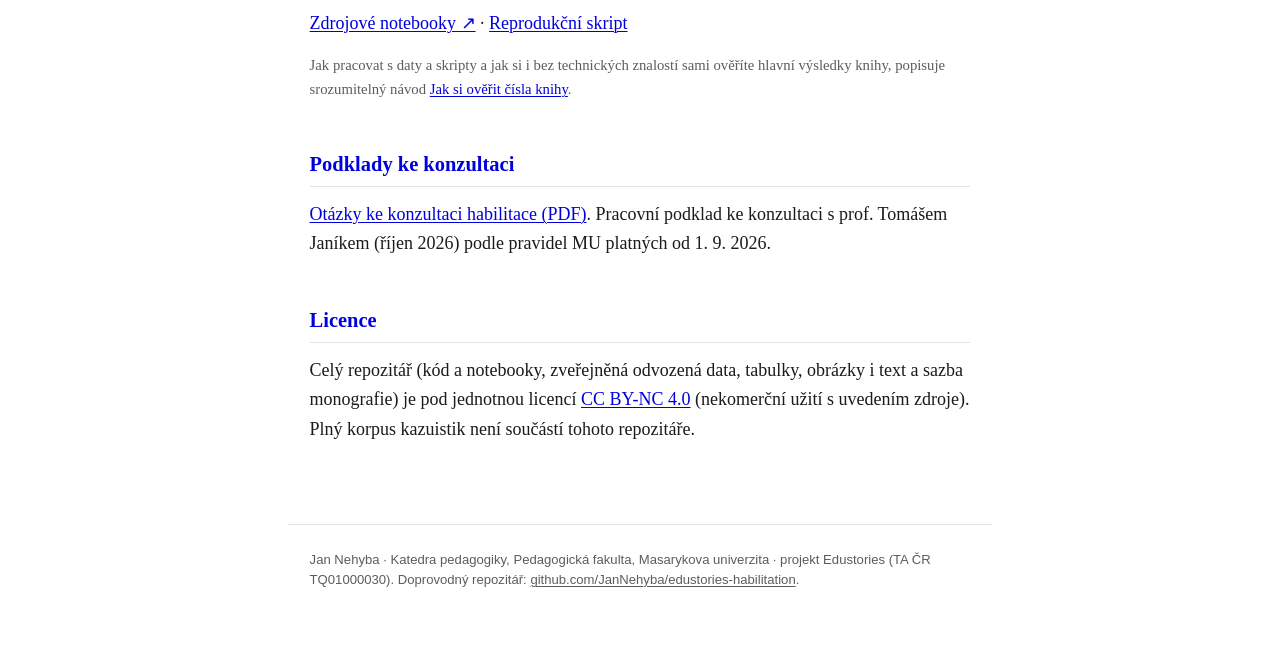
==== commit 47dc014e: "Otazky ke konzultaci habilitace Pridan pracovni podklad ke konzultaci s prof. T. Janikem podle pravi" ====
--- a/index.html
+++ b/index.html
@@ -146,6 +146,9 @@
   znalostí sami ověříte hlavní výsledky knihy, popisuje srozumitelný návod
   <a href="https://github.com/JanNehyba/edustories-habilitation/blob/main/JAK-OVERIT-CISLA.md" target="_blank" rel="noopener">Jak si ověřit čísla knihy</a>.</p>
 
+  <h2 id="konzultace">Podklady ke konzultaci</h2>
+  <p><a href="konzultace/otazky-ke-konzultaci.pdf" target="_blank" rel="noopener">Otázky ke konzultaci habilitace (PDF)</a>. Pracovní podklad ke konzultaci s prof. Tomášem Janíkem (říjen 2026) podle pravidel MU platných od 1. 9. 2026.</p>
+
   <h2 id="licence">Licence</h2>
   <p>Celý repozitář (kód a notebooky, zveřejněná odvozená data, tabulky, obrázky
   i text a sazba monografie) je pod jednotnou licencí
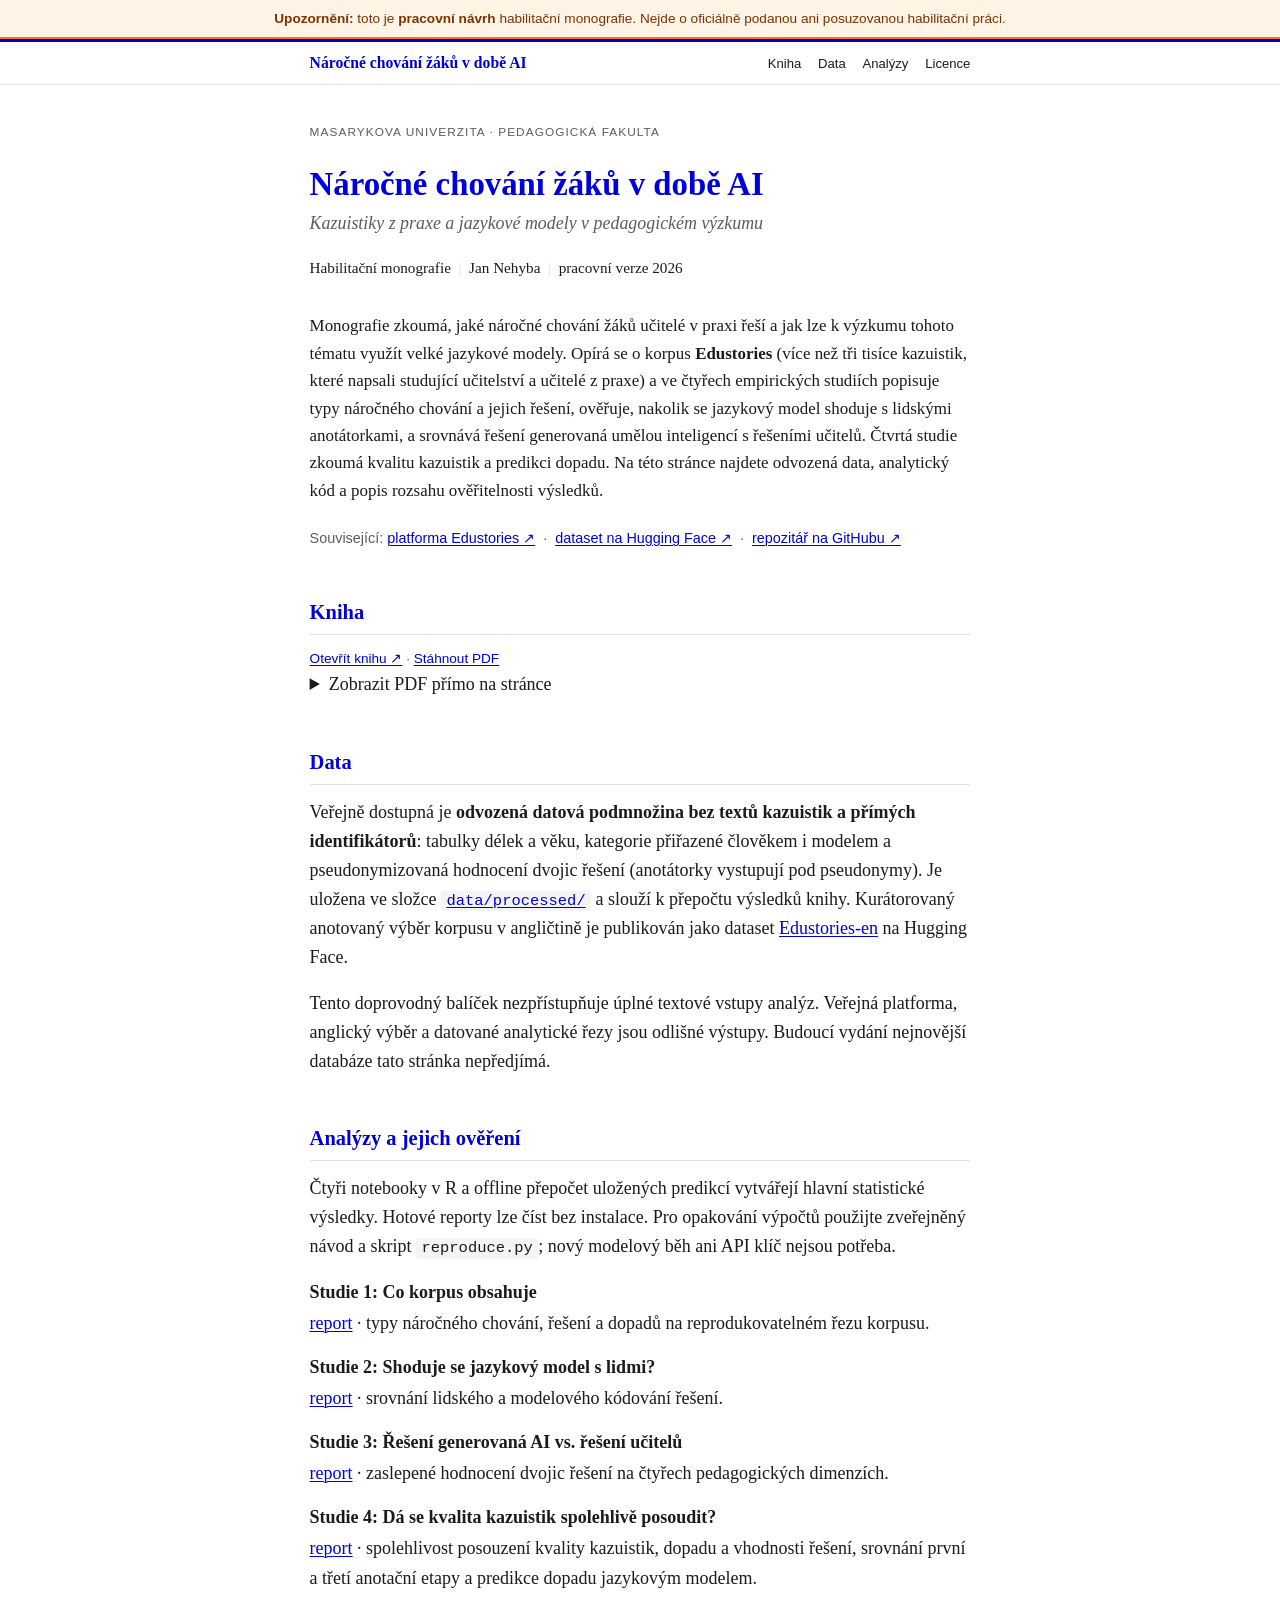
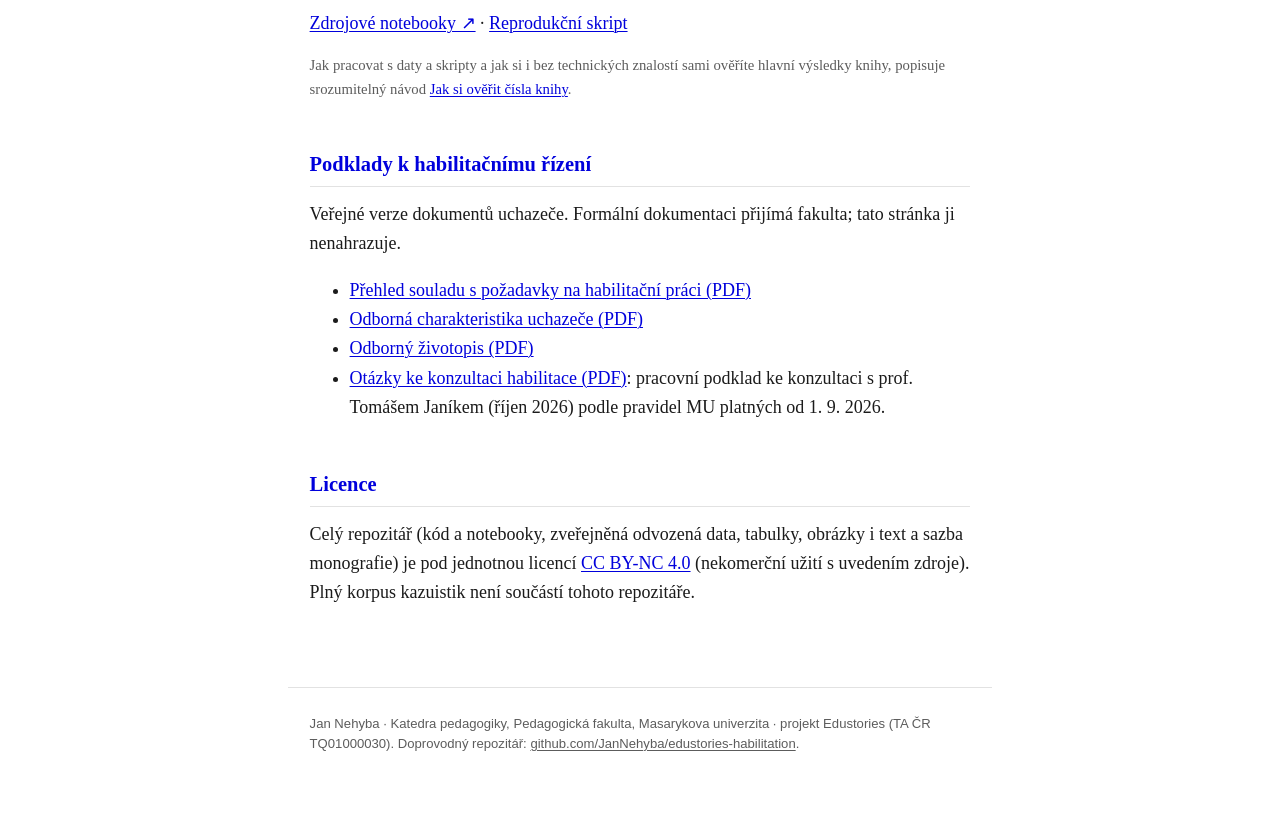
==== commit d04a3912: "Podklady k habilitacnimu rizeni zpet na webu" ====
--- a/index.html
+++ b/index.html
@@ -146,8 +146,14 @@
   znalostí sami ověříte hlavní výsledky knihy, popisuje srozumitelný návod
   <a href="https://github.com/JanNehyba/edustories-habilitation/blob/main/JAK-OVERIT-CISLA.md" target="_blank" rel="noopener">Jak si ověřit čísla knihy</a>.</p>
 
-  <h2 id="konzultace">Podklady ke konzultaci</h2>
-  <p><a href="konzultace/otazky-ke-konzultaci.pdf" target="_blank" rel="noopener">Otázky ke konzultaci habilitace (PDF)</a>. Pracovní podklad ke konzultaci s prof. Tomášem Janíkem (říjen 2026) podle pravidel MU platných od 1. 9. 2026.</p>
+  <h2 id="podklady">Podklady k habilitačnímu řízení</h2>
+  <p>Veřejné verze dokumentů uchazeče. Formální dokumentaci přijímá fakulta; tato stránka ji nenahrazuje.</p>
+  <ul>
+    <li><a href="podklady/soulad-s-pozadavky.pdf" target="_blank" rel="noopener">Přehled souladu s požadavky na habilitační práci (PDF)</a></li>
+    <li><a href="podklady/odborna-charakteristika.pdf" target="_blank" rel="noopener">Odborná charakteristika uchazeče (PDF)</a></li>
+    <li><a href="podklady/cv-nehyba.pdf" target="_blank" rel="noopener">Odborný životopis (PDF)</a></li>
+    <li><a href="podklady/otazky-ke-konzultaci.pdf" target="_blank" rel="noopener">Otázky ke konzultaci habilitace (PDF)</a>: pracovní podklad ke konzultaci s prof. Tomášem Janíkem (říjen 2026) podle pravidel MU platných od 1. 9. 2026.</li>
+  </ul>
 
   <h2 id="licence">Licence</h2>
   <p>Celý repozitář (kód a notebooky, zveřejněná odvozená data, tabulky, obrázky
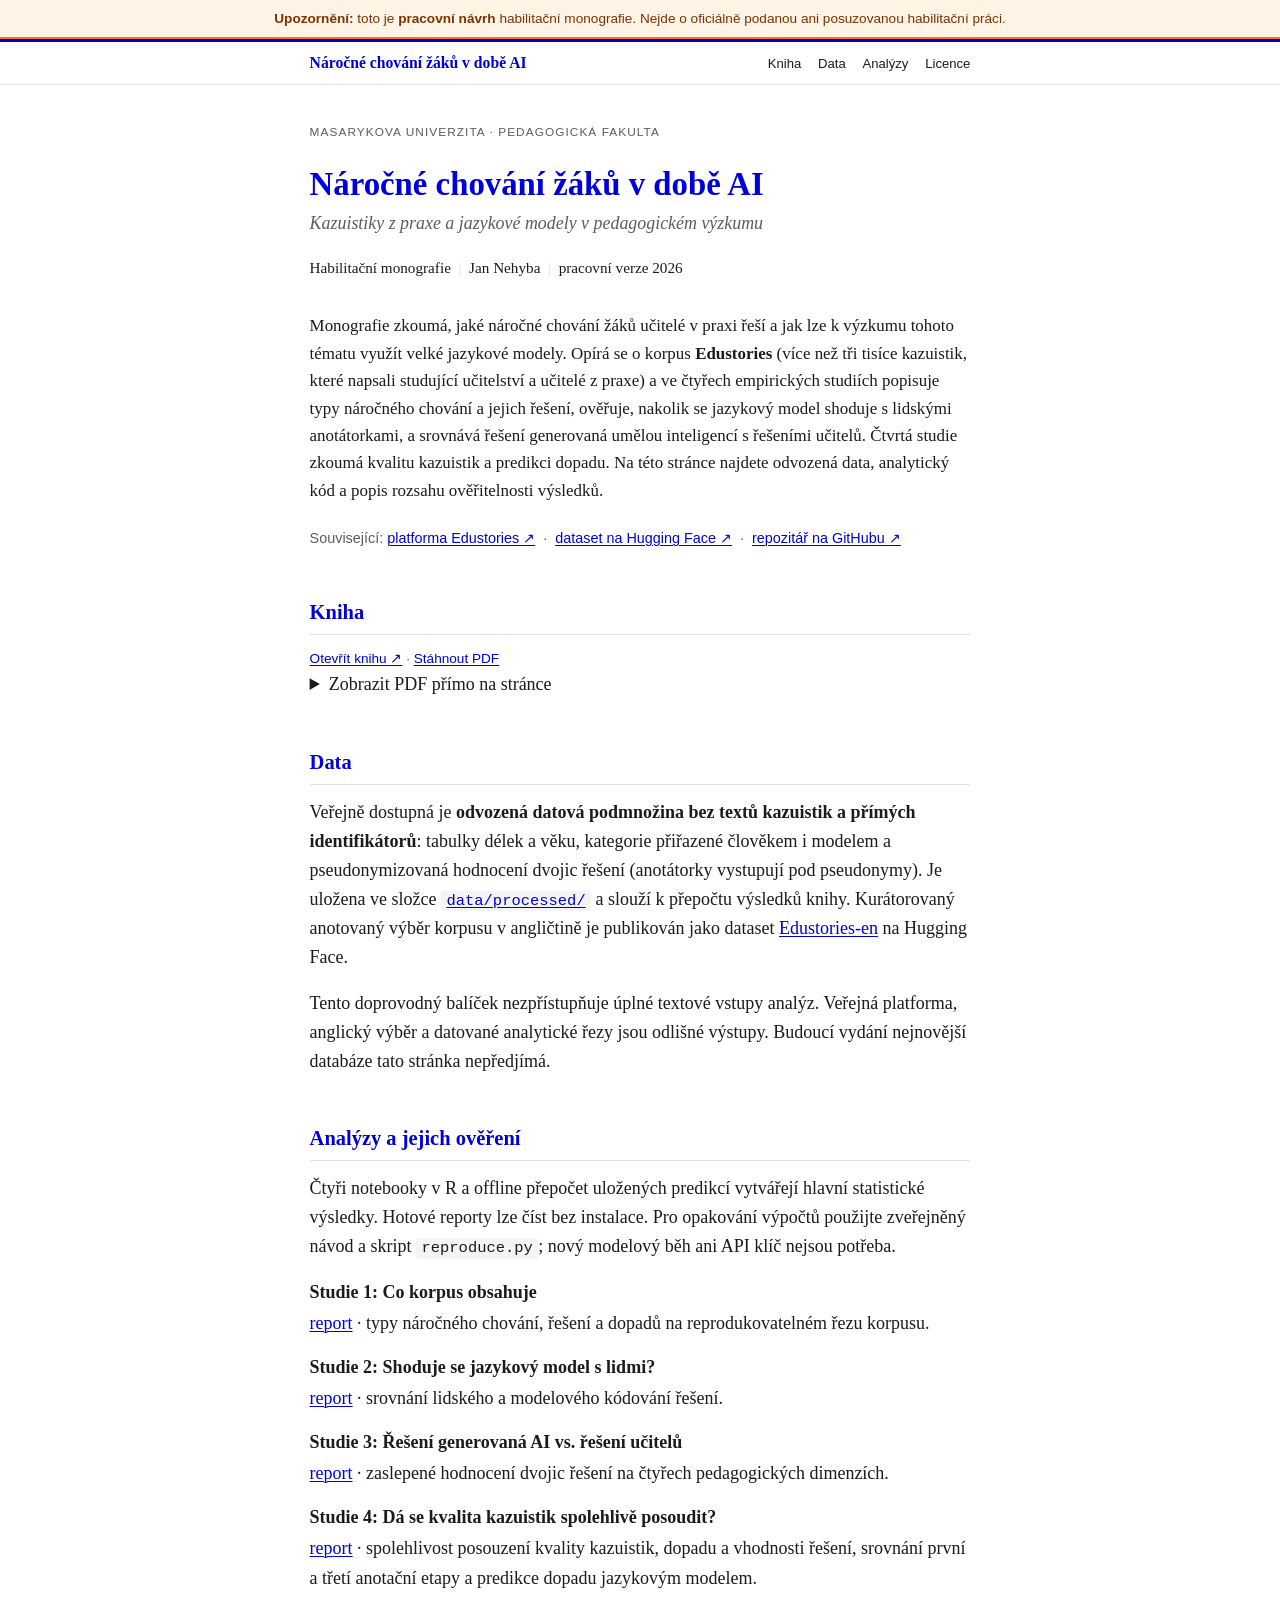
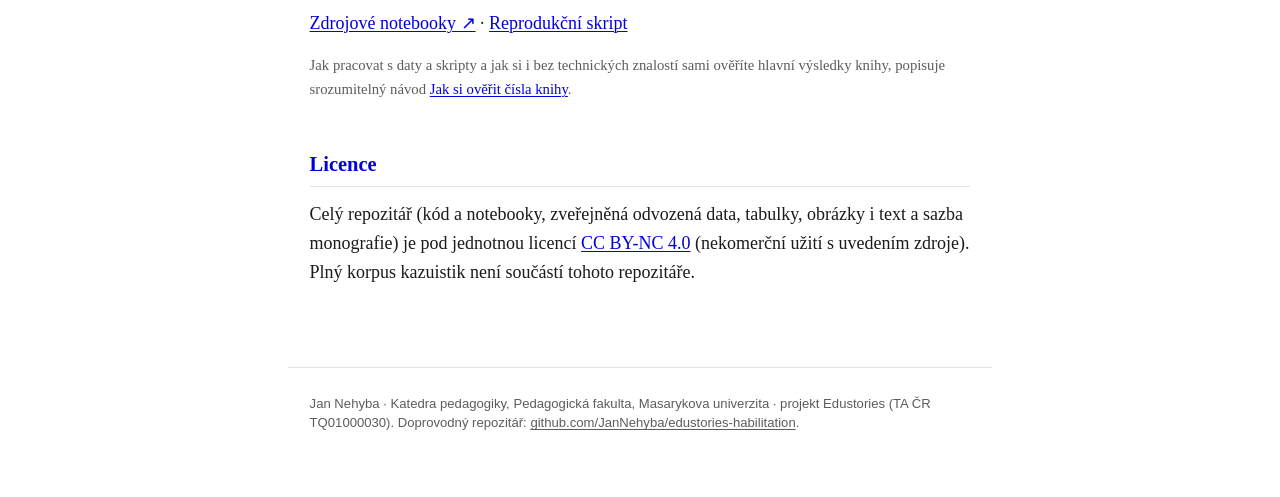
==== commit 134d27a5: "Web jen pro knihu a data: odstranen oddil s dokumenty habilitacniho rizeni Dokumenty rizeni jsou v s" ====
--- a/index.html
+++ b/index.html
@@ -146,15 +146,6 @@
   znalostí sami ověříte hlavní výsledky knihy, popisuje srozumitelný návod
   <a href="https://github.com/JanNehyba/edustories-habilitation/blob/main/JAK-OVERIT-CISLA.md" target="_blank" rel="noopener">Jak si ověřit čísla knihy</a>.</p>
 
-  <h2 id="podklady">Podklady k habilitačnímu řízení</h2>
-  <p>Veřejné verze dokumentů uchazeče. Formální dokumentaci přijímá fakulta; tato stránka ji nenahrazuje.</p>
-  <ul>
-    <li><a href="podklady/soulad-s-pozadavky.pdf" target="_blank" rel="noopener">Přehled souladu s požadavky na habilitační práci (PDF)</a></li>
-    <li><a href="podklady/odborna-charakteristika.pdf" target="_blank" rel="noopener">Odborná charakteristika uchazeče (PDF)</a></li>
-    <li><a href="podklady/cv-nehyba.pdf" target="_blank" rel="noopener">Odborný životopis (PDF)</a></li>
-    <li><a href="podklady/otazky-ke-konzultaci.pdf" target="_blank" rel="noopener">Otázky ke konzultaci habilitace (PDF)</a>: pracovní podklad ke konzultaci s prof. Tomášem Janíkem (říjen 2026) podle pravidel MU platných od 1. 9. 2026.</li>
-  </ul>
-
   <h2 id="licence">Licence</h2>
   <p>Celý repozitář (kód a notebooky, zveřejněná odvozená data, tabulky, obrázky
   i text a sazba monografie) je pod jednotnou licencí
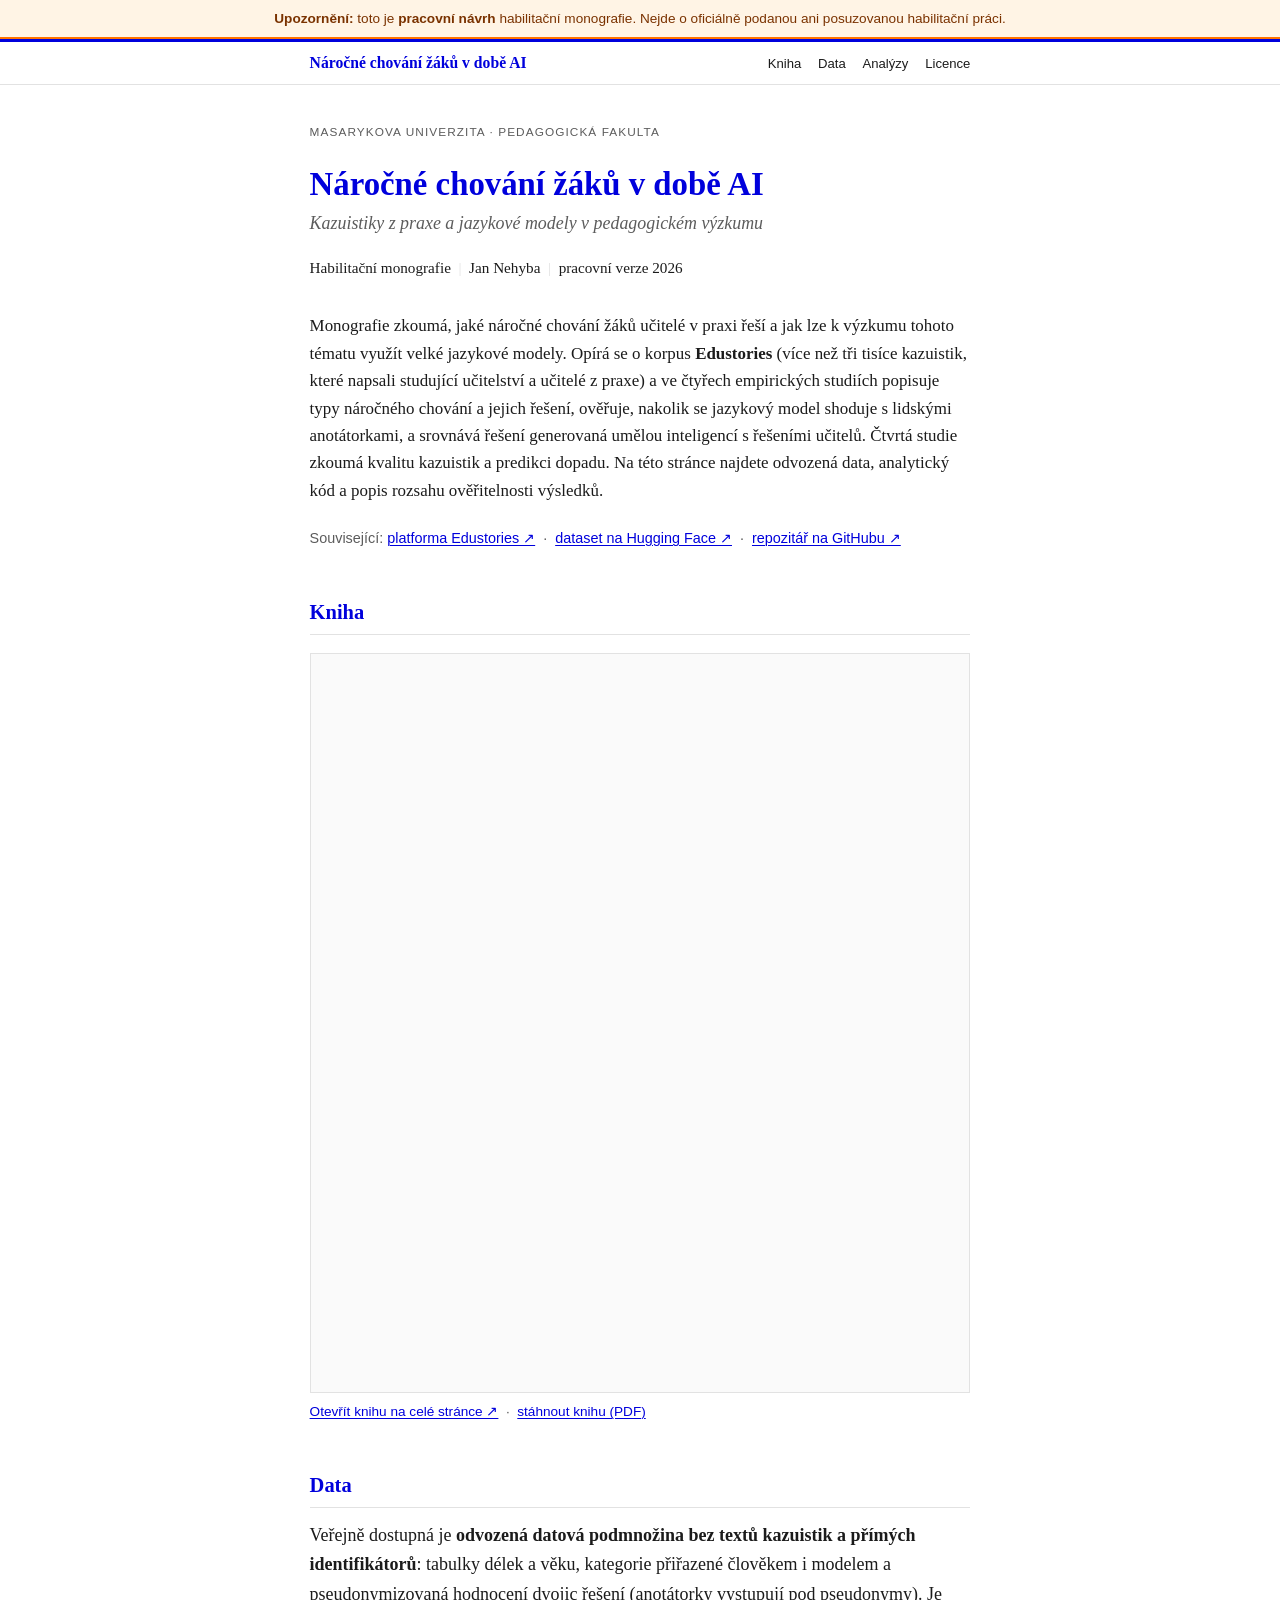
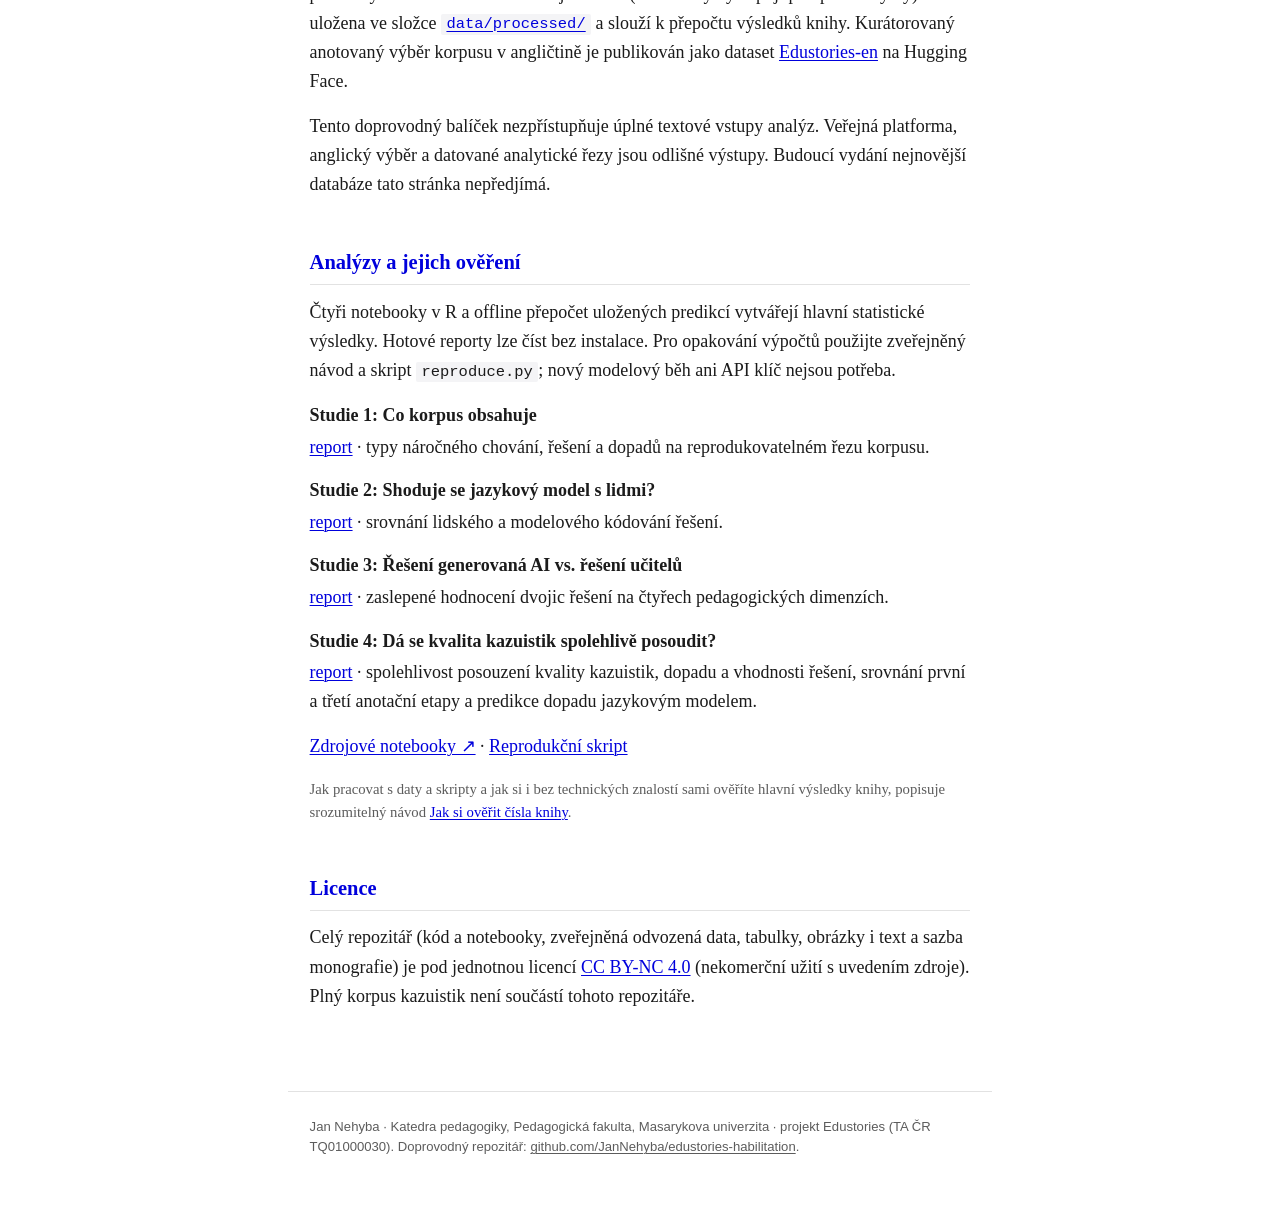
==== commit 7dc6e064: "Stránka: PDF knihy rovnou otevřené Co-Authored-By: Claude Opus 5.5 <noreply@anthropic.com>" ====
--- a/index.html
+++ b/index.html
@@ -109,13 +109,10 @@
   &nbsp;·&nbsp; <a href="https://github.com/JanNehyba/edustories-habilitation" target="_blank" rel="noopener">repozitář na GitHubu ↗</a></p>
 
   <h2 id="kniha">Kniha</h2>
-  <p class="pdfmeta"><a href="vystupy/export/habilitace2-CZ.pdf" target="_blank" rel="noopener">Otevřít knihu ↗</a> · <a href="vystupy/export/habilitace2-CZ.pdf" download>Stáhnout PDF</a></p>
-  <details>
-    <summary>Zobrazit PDF přímo na stránce</summary>
   <div class="pdfwrap">
     <iframe src="vystupy/export/habilitace2-CZ.pdf#view=FitH" title="Náročné chování žáků v době AI: PDF monografie" loading="lazy"></iframe>
   </div>
-  </details>
+  <p class="pdfmeta"><a href="vystupy/export/habilitace2-CZ.pdf" target="_blank" rel="noopener">Otevřít knihu na celé stránce ↗</a> &nbsp;·&nbsp; <a href="vystupy/export/habilitace2-CZ.pdf" download="Nehyba-habilitace2-CZ.pdf">stáhnout knihu (PDF)</a></p>
 
   <h2 id="data">Data</h2>
   <p>Veřejně dostupná je <strong>odvozená datová podmnožina bez textů kazuistik
